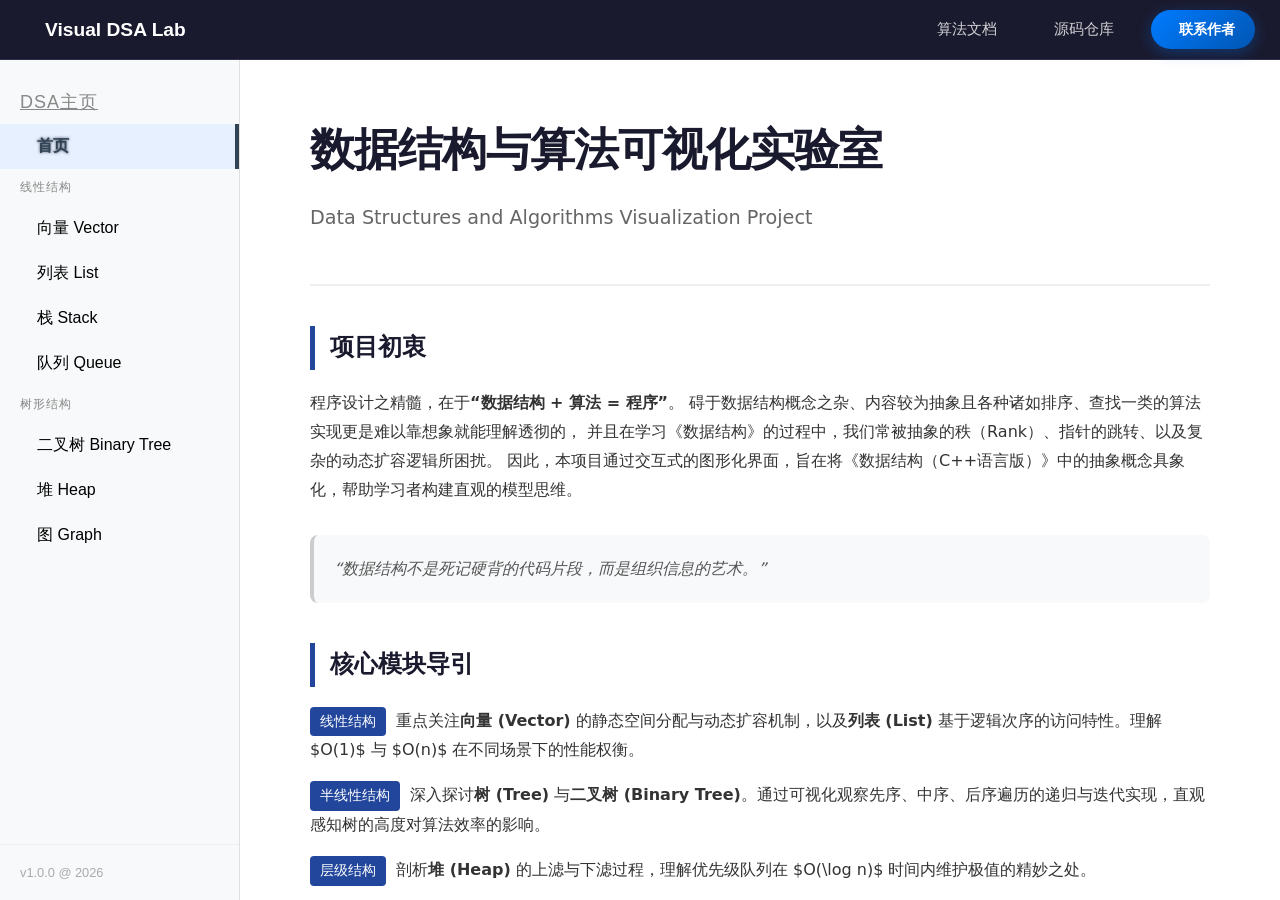
==== index.html @ 76f1ed82 "Add files via upload" ====
<!DOCTYPE html>
<html lang="zh-CN">
<head>
    <meta charset="UTF-8">
    <meta name="主页_dsa" content="width=device-width, initial-scale=1.0">
    <title>DSA主页</title>
    <link rel="stylesheet" type="text/css" href="index.css">
</head>
<body>
    <header class="top-navbar">
        <div class="logo">
            <i class="fas fa-code-branch"></i>
            <span>Visual DSA Lab</span>
        </div>
        <div class="top-menu">
            <a href="./pages/docs.html" class="menu-item">
                <i class="fas fa-book"></i> 算法文档
            </a>
            <a href="https://github.com/yzk258" target="_blank" class="menu-item">
                <i class="fab fa-github"></i> 源码仓库
            </a>
            <button class="btn-contact">
                <i class="fas fa-envelope"></i> 联系作者
            </button>
        </div>
    </header>

    <div class="container">
        <aside class="side-sidebar">
            <ul class="nav-menu">
                <li class="section-title" style="font-size: large; text-decoration: underline;">DSA主页</li>
                <li class="active" data-page="./pages/home.html"><i class="fas fa-home"></i> 首页</li>
                
                <li class="section-title">线性结构</li>
                <li data-page="./pages/vector/vector.html"><i class="fas fa-arrows-alt-h"></i> 向量 Vector</li>
                <li data-page="./pages/list/list.html"><i class="fas fa-link"></i> 列表 List</li>
                <li data-page="./pages/stack/stack.html"><i class="fas fa-layer-group"></i> 栈 Stack</li>
                <li data-page="./pages/queue/queue.html"><i class="fas fa-layer-group"></i> 队列 Queue</li>
                
                <li class="section-title">树形结构</li>
                <li data-page="./pages/binary-tree/binary-tree.html"><i class="fas fa-tree"></i> 二叉树 Binary Tree</li>
                <li data-page="./pages/heap/heap.html"><i class="fas fa-project-diagram"></i> 堆 Heap</li>
                <li data-page="./pages/graph/graph.html"><i class="fas fa-project-graph"></i> 图 Graph</li>

            </ul>
            
            <div class="sidebar-footer">
                <p>v1.0.0 @ 2026</p>
            </div>
        </aside>

        <main class="main-content">
            <div id="visualizer-container">
                <iframe id="main-frame" src="./pages/home.html" frameborder="0"></iframe>
            </div>
        </main>
    </div>

    <script src="index.js"></script>
</body>
</html>
---- index.css ----
/* 基础重置 */
* {
    margin: 0;
    padding: 0;
    box-sizing: border-box;
}

body {
    font-family: 'Segoe UI', Tahoma, Geneva, Verdana, sans-serif;
    display: flex;
    flex-direction: column;
    height: 100vh; /* 视口全高 */
    overflow: hidden; /* 防止外层滚动，内部局部滚动 */
}

/* 顶部导航栏 */
.top-navbar {
    height: 60px;
    background-color: #1a1a2e;
    color: white;
    display: flex;
    justify-content: space-between;
    align-items: center;
    padding: 0 25px;
    z-index: 100;
    border-bottom: 1px solid #30304d;
}

.logo {
    font-size: 1.2rem;
    font-weight: bold;
    display: flex;
    align-items: center;
    gap: 10px;
}

/* 内容容器 */
.container {
    display: flex;
    flex: 1; /* 占据剩余高度 */
}

/* 侧边导航栏 - 全高实现关键 */
.side-sidebar {
    width: 240px;
    background-color: #f8f9fa;
    border-right: 1px solid #e0e0e0;
    display: flex;
    flex-direction: column;
    justify-content: space-between;
}

.nav-menu {
    list-style: none;
    padding: 20px 0;
}

.section-title {
    padding: 10px 20px;
    font-size: 0.75rem;
    color: #888;
    text-transform: uppercase;
    letter-spacing: 1px;
}

.nav-menu li:not(.section-title) {
    padding: 12px 25px;
    cursor: pointer;
    transition: all 0.3s;
    display: flex;
    align-items: center;
    gap: 12px;
}

.nav-menu li.active {
    background-color: #e7f0ff;
    color: #314255;
    font-weight: bolder;
    text-shadow: 0 0 3px #2d3b49;
    border-right: 4px solid #314255;
}

.nav-menu li:hover:not(.active) {
    background-color: #eeeeee;
}

/* 主展示区 */
.main-content {
    flex: 1;
    background-color: #ffffff;
    padding: 20px;
    overflow-y: auto; /* 内容过多时在主区滚动 */
}

#visualizer-canvas {
    width: 100%;
    height: 100%;
    background: #fdfdfd;
    border: 2px dashed #ccc;
    border-radius: 8px;
    display: flex;
    justify-content: center;
    align-items: center;
}

.sidebar-footer {
    padding: 20px;
    font-size: 0.8rem;
    color: #aaa;
    border-top: 1px solid #eee;
}
.main-content {
    flex: 1;
    padding: 0; /* 嵌入页面建议去掉 padding，让子页面控制边距 */
    overflow: hidden;
}

#visualizer-container {
    width: 100%;
    height: 100%;
}

#main-frame {
    width: 100%;
    height: 100%;
    display: block;
    border: none;
}

/* 顶部菜单容器 */
.top-menu {
    display: flex;
    align-items: center;
    gap: 25px; /* 增加间距 */
}

/* 链接样式优化 */
.menu-item {
    color: rgba(255, 255, 255, 0.8);
    text-decoration: none;
    font-size: 0.95rem;
    font-weight: 500;
    display: flex;
    align-items: center;
    gap: 8px;
    transition: all 0.3s ease;
    padding: 8px 12px;
    border-radius: 6px;
}

/* 悬浮时变亮并有轻微背景色 */
.menu-item:hover {
    color: #fff;
    background: rgba(255, 255, 255, 0.1);
    transform: translateY(-1px);
}

/* “联系作者”按钮重做 */
.btn-contact {
    background: linear-gradient(135deg, #007bff 0%, #0056b3 100%);
    color: white;
    border: none;
    padding: 10px 20px;
    border-radius: 25px; /* 圆角矩形更现代 */
    font-size: 0.9rem;
    font-weight: 600;
    cursor: pointer;
    transition: all 0.3s shadow;
    box-shadow: 0 4px 15px rgba(0, 123, 255, 0.3);
    display: flex;
    align-items: center;
    gap: 8px;
}

.btn-contact:hover {
    box-shadow: 0 6px 20px rgba(0, 123, 255, 0.5);
    transform: scale(1.05);
    transition: 0.5s;
}

.btn-contact:active {
    transform: scale(0.98);
}
.logo i {
    color: #007bff;
    margin-right: 10px;
    font-size: 1.4rem;
    /* 增加一个持续的呼吸效果 */
    animation: logo-glow 2s infinite alternate;
}

@keyframes logo-glow {
    from { filter: drop-shadow(0 0 2px #007bff); }
    to { filter: drop-shadow(0 0 8px #007bff); }
}
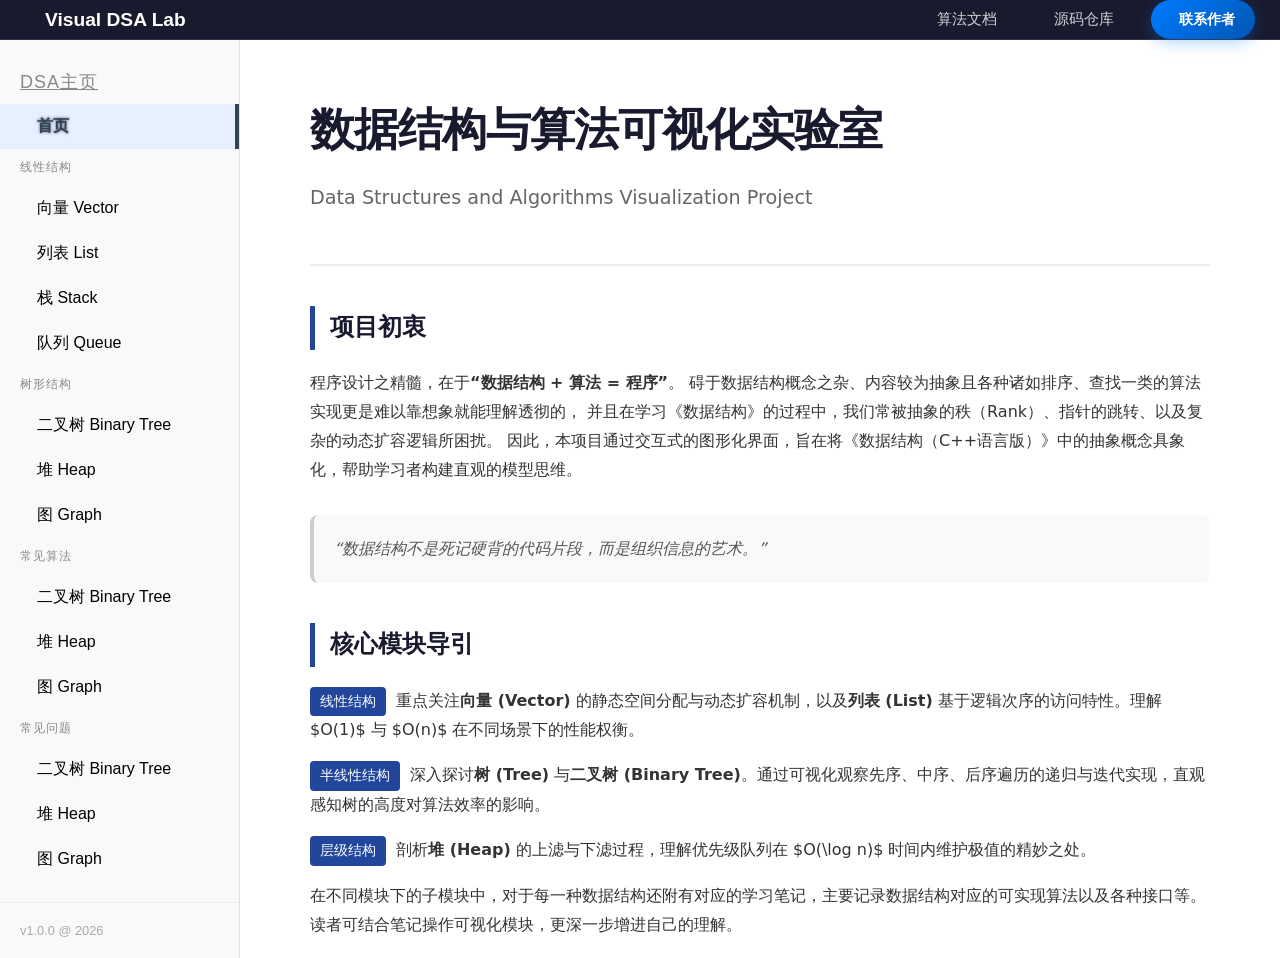
==== commit bc77b934: "111" ====
--- a/index.html
+++ b/index.html
@@ -1,61 +1,70 @@
-<!DOCTYPE html>
-<html lang="zh-CN">
-<head>
-    <meta charset="UTF-8">
-    <meta name="主页_dsa" content="width=device-width, initial-scale=1.0">
-    <title>DSA主页</title>
-    <link rel="stylesheet" type="text/css" href="index.css">
-</head>
-<body>
-    <header class="top-navbar">
-        <div class="logo">
-            <i class="fas fa-code-branch"></i>
-            <span>Visual DSA Lab</span>
-        </div>
-        <div class="top-menu">
-            <a href="./pages/docs.html" class="menu-item">
-                <i class="fas fa-book"></i> 算法文档
-            </a>
-            <a href="https://github.com/yzk258" target="_blank" class="menu-item">
-                <i class="fab fa-github"></i> 源码仓库
-            </a>
-            <button class="btn-contact">
-                <i class="fas fa-envelope"></i> 联系作者
-            </button>
-        </div>
-    </header>
-
-    <div class="container">
-        <aside class="side-sidebar">
-            <ul class="nav-menu">
-                <li class="section-title" style="font-size: large; text-decoration: underline;">DSA主页</li>
-                <li class="active" data-page="./pages/home.html"><i class="fas fa-home"></i> 首页</li>
-                
-                <li class="section-title">线性结构</li>
-                <li data-page="./pages/vector/vector.html"><i class="fas fa-arrows-alt-h"></i> 向量 Vector</li>
-                <li data-page="./pages/list/list.html"><i class="fas fa-link"></i> 列表 List</li>
-                <li data-page="./pages/stack/stack.html"><i class="fas fa-layer-group"></i> 栈 Stack</li>
-                <li data-page="./pages/queue/queue.html"><i class="fas fa-layer-group"></i> 队列 Queue</li>
-                
-                <li class="section-title">树形结构</li>
-                <li data-page="./pages/binary-tree/binary-tree.html"><i class="fas fa-tree"></i> 二叉树 Binary Tree</li>
-                <li data-page="./pages/heap/heap.html"><i class="fas fa-project-diagram"></i> 堆 Heap</li>
-                <li data-page="./pages/graph/graph.html"><i class="fas fa-project-graph"></i> 图 Graph</li>
-
-            </ul>
-            
-            <div class="sidebar-footer">
-                <p>v1.0.0 @ 2026</p>
-            </div>
-        </aside>
-
-        <main class="main-content">
-            <div id="visualizer-container">
-                <iframe id="main-frame" src="./pages/home.html" frameborder="0"></iframe>
-            </div>
-        </main>
-    </div>
-
-    <script src="index.js"></script>
-</body>
+<!DOCTYPE html>
+<html lang="zh-CN">
+<head>
+    <meta charset="UTF-8">
+    <meta name="主页_dsa" content="width=device-width, initial-scale=1.0">
+    <title>DSA主页</title>
+    <link rel="stylesheet" type="text/css" href="index.css">
+</head>
+<body>
+    <header class="top-navbar">
+        <div class="logo">
+            <i class="fas fa-code-branch"></i>
+            <span>Visual DSA Lab</span>
+        </div>
+        <div class="top-menu">
+            <a href="./pages/docs.html" class="menu-item">
+                <i class="fas fa-book"></i> 算法文档
+            </a>
+            <a href="https://github.com/Yzk258/visual_DSA" target="_blank" class="menu-item">
+                <i class="fab fa-github"></i> 源码仓库
+            </a>
+            <button href="https://github.com/Yzk258" target="_blank" class="btn-contact">
+                <i class="fas fa-envelope"></i> 联系作者
+            </button>
+        </div>
+    </header>
+
+    <div class="container">
+        <aside class="side-sidebar">
+            <ul class="nav-menu">
+                <li class="section-title" style="font-size: large; text-decoration: underline;">DSA主页</li>
+                <li class="active" data-page="./pages/home.html"><i class="fas fa-home"></i> 首页</li>
+                
+                <li class="section-title">线性结构</li>
+                <li data-page="./pages/vector/vector.html"><i class="fas fa-arrows-alt-h"></i> 向量 Vector</li>
+                <li data-page="./pages/list/list.html"><i class="fas fa-link"></i> 列表 List</li>
+                <li data-page="./pages/stack/stack.html"><i class="fas fa-layer-group"></i> 栈 Stack</li>
+                <li data-page="./pages/queue/queue.html"><i class="fas fa-layer-group"></i> 队列 Queue</li>
+                
+                <li class="section-title">树形结构</li>
+                <li data-page="./pages/binary-tree/binary-tree.html"><i class="fas fa-tree"></i> 二叉树 Binary Tree</li>
+                <li data-page="./pages/heap/heap.html"><i class="fas fa-project-diagram"></i> 堆 Heap</li>
+                <li data-page="./pages/graph/graph.html"><i class="fas fa-project-graph"></i> 图 Graph</li>
+
+                <li class="section-title">常见算法</li>
+                <li data-page="./pages/binary-tree/binary-tree.html"><i class="fas fa-tree"></i> 二叉树 Binary Tree</li>
+                <li data-page="./pages/heap/heap.html"><i class="fas fa-project-diagram"></i> 堆 Heap</li>
+                <li data-page="./pages/graph/graph.html"><i class="fas fa-project-graph"></i> 图 Graph</li>
+
+                <li class="section-title">常见问题</li>
+                <li data-page="./pages/binary-tree/binary-tree.html"><i class="fas fa-tree"></i> 二叉树 Binary Tree</li>
+                <li data-page="./pages/heap/heap.html"><i class="fas fa-project-diagram"></i> 堆 Heap</li>
+                <li data-page="./pages/graph/graph.html"><i class="fas fa-project-graph"></i> 图 Graph</li>
+            </ul>
+            
+            <div class="sidebar-footer">
+                <p>v1.0.0 @ 2026</p>
+            </div>
+        </aside>
+
+        <main class="main-content">
+            <div id="visualizer-container">
+                <iframe id="main-frame" src="./pages/home.html" frameborder="0"></iframe>
+            </div>
+        </main>
+    </div>
+
+    <script src="index.js"></script>
+</body>
 </html>
--- a/index.css
+++ b/index.css
@@ -1,195 +1,195 @@
-/* 基础重置 */
-* {
-    margin: 0;
-    padding: 0;
-    box-sizing: border-box;
-}
-
-body {
-    font-family: 'Segoe UI', Tahoma, Geneva, Verdana, sans-serif;
-    display: flex;
-    flex-direction: column;
-    height: 100vh; /* 视口全高 */
-    overflow: hidden; /* 防止外层滚动，内部局部滚动 */
-}
-
-/* 顶部导航栏 */
-.top-navbar {
-    height: 60px;
-    background-color: #1a1a2e;
-    color: white;
-    display: flex;
-    justify-content: space-between;
-    align-items: center;
-    padding: 0 25px;
-    z-index: 100;
-    border-bottom: 1px solid #30304d;
-}
-
-.logo {
-    font-size: 1.2rem;
-    font-weight: bold;
-    display: flex;
-    align-items: center;
-    gap: 10px;
-}
-
-/* 内容容器 */
-.container {
-    display: flex;
-    flex: 1; /* 占据剩余高度 */
-}
-
-/* 侧边导航栏 - 全高实现关键 */
-.side-sidebar {
-    width: 240px;
-    background-color: #f8f9fa;
-    border-right: 1px solid #e0e0e0;
-    display: flex;
-    flex-direction: column;
-    justify-content: space-between;
-}
-
-.nav-menu {
-    list-style: none;
-    padding: 20px 0;
-}
-
-.section-title {
-    padding: 10px 20px;
-    font-size: 0.75rem;
-    color: #888;
-    text-transform: uppercase;
-    letter-spacing: 1px;
-}
-
-.nav-menu li:not(.section-title) {
-    padding: 12px 25px;
-    cursor: pointer;
-    transition: all 0.3s;
-    display: flex;
-    align-items: center;
-    gap: 12px;
-}
-
-.nav-menu li.active {
-    background-color: #e7f0ff;
-    color: #314255;
-    font-weight: bolder;
-    text-shadow: 0 0 3px #2d3b49;
-    border-right: 4px solid #314255;
-}
-
-.nav-menu li:hover:not(.active) {
-    background-color: #eeeeee;
-}
-
-/* 主展示区 */
-.main-content {
-    flex: 1;
-    background-color: #ffffff;
-    padding: 20px;
-    overflow-y: auto; /* 内容过多时在主区滚动 */
-}
-
-#visualizer-canvas {
-    width: 100%;
-    height: 100%;
-    background: #fdfdfd;
-    border: 2px dashed #ccc;
-    border-radius: 8px;
-    display: flex;
-    justify-content: center;
-    align-items: center;
-}
-
-.sidebar-footer {
-    padding: 20px;
-    font-size: 0.8rem;
-    color: #aaa;
-    border-top: 1px solid #eee;
-}
-.main-content {
-    flex: 1;
-    padding: 0; /* 嵌入页面建议去掉 padding，让子页面控制边距 */
-    overflow: hidden;
-}
-
-#visualizer-container {
-    width: 100%;
-    height: 100%;
-}
-
-#main-frame {
-    width: 100%;
-    height: 100%;
-    display: block;
-    border: none;
-}
-
-/* 顶部菜单容器 */
-.top-menu {
-    display: flex;
-    align-items: center;
-    gap: 25px; /* 增加间距 */
-}
-
-/* 链接样式优化 */
-.menu-item {
-    color: rgba(255, 255, 255, 0.8);
-    text-decoration: none;
-    font-size: 0.95rem;
-    font-weight: 500;
-    display: flex;
-    align-items: center;
-    gap: 8px;
-    transition: all 0.3s ease;
-    padding: 8px 12px;
-    border-radius: 6px;
-}
-
-/* 悬浮时变亮并有轻微背景色 */
-.menu-item:hover {
-    color: #fff;
-    background: rgba(255, 255, 255, 0.1);
-    transform: translateY(-1px);
-}
-
-/* “联系作者”按钮重做 */
-.btn-contact {
-    background: linear-gradient(135deg, #007bff 0%, #0056b3 100%);
-    color: white;
-    border: none;
-    padding: 10px 20px;
-    border-radius: 25px; /* 圆角矩形更现代 */
-    font-size: 0.9rem;
-    font-weight: 600;
-    cursor: pointer;
-    transition: all 0.3s shadow;
-    box-shadow: 0 4px 15px rgba(0, 123, 255, 0.3);
-    display: flex;
-    align-items: center;
-    gap: 8px;
-}
-
-.btn-contact:hover {
-    box-shadow: 0 6px 20px rgba(0, 123, 255, 0.5);
-    transform: scale(1.05);
-    transition: 0.5s;
-}
-
-.btn-contact:active {
-    transform: scale(0.98);
-}
-.logo i {
-    color: #007bff;
-    margin-right: 10px;
-    font-size: 1.4rem;
-    /* 增加一个持续的呼吸效果 */
-    animation: logo-glow 2s infinite alternate;
-}
-
-@keyframes logo-glow {
-    from { filter: drop-shadow(0 0 2px #007bff); }
-    to { filter: drop-shadow(0 0 8px #007bff); }
+/* 基础重置 */
+* {
+    margin: 0;
+    padding: 0;
+    box-sizing: border-box;
+}
+
+body {
+    font-family: 'Segoe UI', Tahoma, Geneva, Verdana, sans-serif;
+    display: flex;
+    flex-direction: column;
+    height: 100vh; /* 视口全高 */
+    overflow: hidden; /* 防止外层滚动，内部局部滚动 */
+}
+
+/* 顶部导航栏 */
+.top-navbar {
+    height: 60px;
+    background-color: #1a1a2e;
+    color: white;
+    display: flex;
+    justify-content: space-between;
+    align-items: center;
+    padding: 0 25px;
+    z-index: 100;
+    border-bottom: 1px solid #30304d;
+}
+
+.logo {
+    font-size: 1.2rem;
+    font-weight: bold;
+    display: flex;
+    align-items: center;
+    gap: 10px;
+}
+
+/* 内容容器 */
+.container {
+    display: flex;
+    flex: 1; /* 占据剩余高度 */
+}
+
+/* 侧边导航栏 - 全高实现关键 */
+.side-sidebar {
+    width: 240px;
+    background-color: #f8f9fa;
+    border-right: 1px solid #e0e0e0;
+    display: flex;
+    flex-direction: column;
+    justify-content: space-between;
+}
+
+.nav-menu {
+    list-style: none;
+    padding: 20px 0;
+}
+
+.section-title {
+    padding: 10px 20px;
+    font-size: 0.75rem;
+    color: #888;
+    text-transform: uppercase;
+    letter-spacing: 1px;
+}
+
+.nav-menu li:not(.section-title) {
+    padding: 12px 25px;
+    cursor: pointer;
+    transition: all 0.3s;
+    display: flex;
+    align-items: center;
+    gap: 12px;
+}
+
+.nav-menu li.active {
+    background-color: #e7f0ff;
+    color: #314255;
+    font-weight: bolder;
+    text-shadow: 0 0 3px #2d3b49;
+    border-right: 4px solid #314255;
+}
+
+.nav-menu li:hover:not(.active) {
+    background-color: #eeeeee;
+}
+
+/* 主展示区 */
+.main-content {
+    flex: 1;
+    background-color: #ffffff;
+    padding: 20px;
+    overflow-y: auto; /* 内容过多时在主区滚动 */
+}
+
+#visualizer-canvas {
+    width: 100%;
+    height: 100%;
+    background: #fdfdfd;
+    border: 2px dashed #ccc;
+    border-radius: 8px;
+    display: flex;
+    justify-content: center;
+    align-items: center;
+}
+
+.sidebar-footer {
+    padding: 20px;
+    font-size: 0.8rem;
+    color: #aaa;
+    border-top: 1px solid #eee;
+}
+.main-content {
+    flex: 1;
+    padding: 0; /* 嵌入页面建议去掉 padding，让子页面控制边距 */
+    overflow: hidden;
+}
+
+#visualizer-container {
+    width: 100%;
+    height: 100%;
+}
+
+#main-frame {
+    width: 100%;
+    height: 100%;
+    display: block;
+    border: none;
+}
+
+/* 顶部菜单容器 */
+.top-menu {
+    display: flex;
+    align-items: center;
+    gap: 25px; /* 增加间距 */
+}
+
+/* 链接样式优化 */
+.menu-item {
+    color: rgba(255, 255, 255, 0.8);
+    text-decoration: none;
+    font-size: 0.95rem;
+    font-weight: 500;
+    display: flex;
+    align-items: center;
+    gap: 8px;
+    transition: all 0.3s ease;
+    padding: 8px 12px;
+    border-radius: 6px;
+}
+
+/* 悬浮时变亮并有轻微背景色 */
+.menu-item:hover {
+    color: #fff;
+    background: rgba(255, 255, 255, 0.1);
+    transform: translateY(-1px);
+}
+
+/* “联系作者”按钮重做 */
+.btn-contact {
+    background: linear-gradient(135deg, #007bff 0%, #0056b3 100%);
+    color: white;
+    border: none;
+    padding: 10px 20px;
+    border-radius: 25px; /* 圆角矩形更现代 */
+    font-size: 0.9rem;
+    font-weight: 600;
+    cursor: pointer;
+    transition: all 0.3s shadow;
+    box-shadow: 0 4px 15px rgba(0, 123, 255, 0.3);
+    display: flex;
+    align-items: center;
+    gap: 8px;
+}
+
+.btn-contact:hover {
+    box-shadow: 0 6px 20px rgba(0, 123, 255, 0.5);
+    transform: scale(1.05);
+    transition: 0.5s;
+}
+
+.btn-contact:active {
+    transform: scale(0.98);
+}
+.logo i {
+    color: #007bff;
+    margin-right: 10px;
+    font-size: 1.4rem;
+    /* 增加一个持续的呼吸效果 */
+    animation: logo-glow 2s infinite alternate;
+}
+
+@keyframes logo-glow {
+    from { filter: drop-shadow(0 0 2px #007bff); }
+    to { filter: drop-shadow(0 0 8px #007bff); }
 }
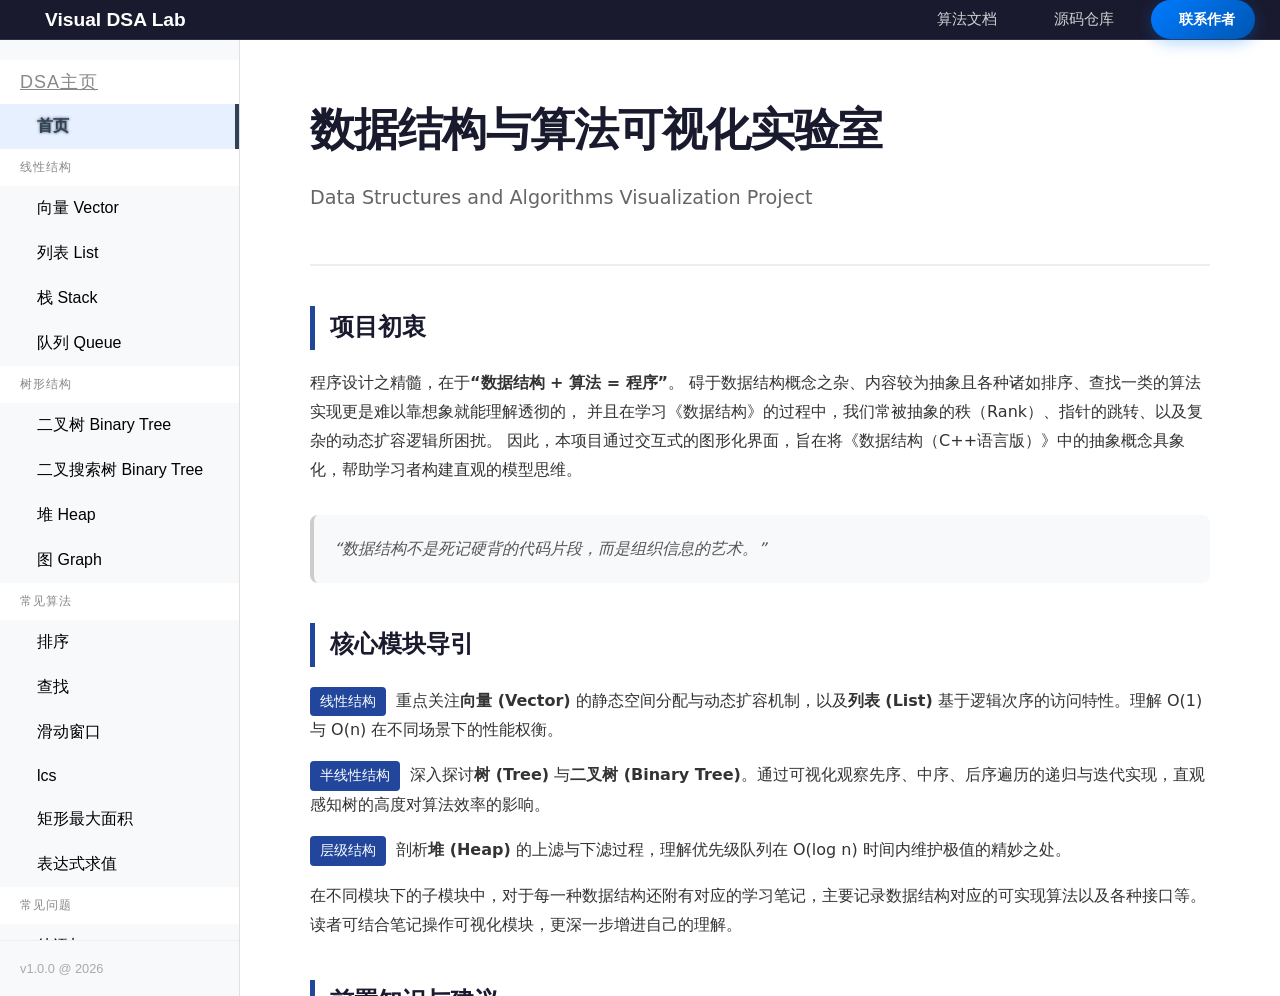
==== commit 9e46d914: "1" ====
--- a/index.html
+++ b/index.html
@@ -39,18 +39,21 @@
                 
                 <li class="section-title">树形结构</li>
                 <li data-page="./pages/binary-tree/binary-tree.html"><i class="fas fa-tree"></i> 二叉树 Binary Tree</li>
+                <li data-page="./pages/binary-tree/binary-tree.html"><i class="fas fa-tree"></i> 二叉搜索树 Binary Tree</li>
                 <li data-page="./pages/heap/heap.html"><i class="fas fa-project-diagram"></i> 堆 Heap</li>
                 <li data-page="./pages/graph/graph.html"><i class="fas fa-project-graph"></i> 图 Graph</li>
 
                 <li class="section-title">常见算法</li>
-                <li data-page="./pages/binary-tree/binary-tree.html"><i class="fas fa-tree"></i> 二叉树 Binary Tree</li>
-                <li data-page="./pages/heap/heap.html"><i class="fas fa-project-diagram"></i> 堆 Heap</li>
-                <li data-page="./pages/graph/graph.html"><i class="fas fa-project-graph"></i> 图 Graph</li>
+                <li ><i class="fas"></i> 排序</li>
+                <li ><i class="fas"></i></i> 查找</li>
+                <li ><i class="fas"></i></i> 滑动窗口</li>
+                <li ><i class="fas"></i></i> lcs</li>
+                <li ><i class="fas"></i></i> 矩形最大面积</li>
+                <li ><i class="fas"></i></i> 表达式求值</li>
+                 
 
                 <li class="section-title">常见问题</li>
-                <li data-page="./pages/binary-tree/binary-tree.html"><i class="fas fa-tree"></i> 二叉树 Binary Tree</li>
-                <li data-page="./pages/heap/heap.html"><i class="fas fa-project-diagram"></i> 堆 Heap</li>
-                <li data-page="./pages/graph/graph.html"><i class="fas fa-project-graph"></i> 图 Graph</li>
+                <li><i class="fas fa-question-circle"></i> 待添加</li>
             </ul>
             
             <div class="sidebar-footer">
--- a/index.css
+++ b/index.css
@@ -192,4 +192,229 @@
 @keyframes logo-glow {
     from { filter: drop-shadow(0 0 2px #007bff); }
     to { filter: drop-shadow(0 0 8px #007bff); }
+}
+/* 基础重置 */
+* {
+    margin: 0;
+    padding: 0;
+    box-sizing: border-box;
+}
+
+body {
+    font-family: 'Segoe UI', Tahoma, Geneva, Verdana, sans-serif;
+    display: flex;
+    flex-direction: column;
+    height: 100vh; /* 视口全高 */
+    overflow: hidden; /* 防止外层滚动，内部局部滚动 */
+}
+
+/* 顶部导航栏 */
+.top-navbar {
+    height: 60px;
+    background-color: #1a1a2e;
+    color: white;
+    display: flex;
+    justify-content: space-between;
+    align-items: center;
+    padding: 0 25px;
+    z-index: 100;
+    border-bottom: 1px solid #30304d;
+}
+
+.logo {
+    font-size: 1.2rem;
+    font-weight: bold;
+    display: flex;
+    align-items: center;
+    gap: 10px;
+}
+
+/* 内容容器 */
+.container {
+    display: flex;
+    flex: 1; /* 占据剩余高度 */
+}
+
+/* 侧边导航栏 - 全高实现关键 */
+.side-sidebar {
+    width: 240px;
+    background-color: #f8f9fa;
+    border-right: 1px solid #e0e0e0;
+    display: flex;
+    flex-direction: column;
+    justify-content: space-between;
+}
+
+.nav-menu {
+    list-style: none;
+    padding: 20px 0;
+    /* 设置一个固定高度，或者根据屏幕高度计算 */
+    height: 100vh;           /* 占满屏幕高度 */
+    overflow-y: auto;        /* 内容超出时自动显示垂直滚动条 */
+    overflow-x: hidden;      /* 隐藏水平滚动条，防止布局抖动 */
+    
+    /* 建议加上一些内边距，防止滚动条遮挡文字 */
+    padding-bottom: 50px;
+}
+/* 自定义滚动条整体 */
+.nav-menu::-webkit-scrollbar {
+    width: 6px;               /* 滚动条宽度 */
+}
+
+/* 滚动条轨道 */
+.nav-menu::-webkit-scrollbar-track {
+    background: rgba(0, 0, 0, 0.05); 
+}
+
+/* 滚动条滑块（那个可以拖动的小方块） */
+.nav-menu::-webkit-scrollbar-thumb {
+    background: #888;         /* 滑块颜色 */
+    border-radius: 10px;      /* 圆角 */
+}
+
+/* 滑块悬停时的颜色 */
+.nav-menu::-webkit-scrollbar-thumb:hover {
+    background: #555; 
+}
+.section-title {
+    padding: 10px 20px;
+    font-size: 0.75rem;
+    color: #888;
+    text-transform: uppercase;
+    letter-spacing: 1px;
+    position: sticky;
+    top: 0;
+    background-color: #fff; /* 必须设置背景色，否则文字会重叠 */
+    z-index: 10;
+}
+
+.nav-menu li:not(.section-title) {
+    padding: 12px 25px;
+    cursor: pointer;
+    transition: all 0.3s;
+    display: flex;
+    align-items: center;
+    gap: 12px;
+}
+
+.nav-menu li.active {
+    background-color: #e7f0ff;
+    color: #314255;
+    font-weight: bolder;
+    text-shadow: 0 0 3px #2d3b49;
+    border-right: 4px solid #314255;
+}
+
+.nav-menu li:hover:not(.active) {
+    background-color: #eeeeee;
+}
+
+/* 主展示区 */
+.main-content {
+    flex: 1;
+    background-color: #ffffff;
+    padding: 20px;
+    overflow-y: auto; /* 内容过多时在主区滚动 */
+}
+
+#visualizer-canvas {
+    width: 100%;
+    height: 100%;
+    background: #fdfdfd;
+    border: 2px dashed #ccc;
+    border-radius: 8px;
+    display: flex;
+    justify-content: center;
+    align-items: center;
+}
+
+.sidebar-footer {
+    padding: 20px;
+    font-size: 0.8rem;
+    color: #aaa;
+    border-top: 1px solid #eee;
+}
+.main-content {
+    flex: 1;
+    padding: 0; /* 嵌入页面建议去掉 padding，让子页面控制边距 */
+    overflow: hidden;
+}
+
+#visualizer-container {
+    width: 100%;
+    height: 100%;
+}
+
+#main-frame {
+    width: 100%;
+    height: 100%;
+    display: block;
+    border: none;
+}
+
+/* 顶部菜单容器 */
+.top-menu {
+    display: flex;
+    align-items: center;
+    gap: 25px; /* 增加间距 */
+}
+
+/* 链接样式优化 */
+.menu-item {
+    color: rgba(255, 255, 255, 0.8);
+    text-decoration: none;
+    font-size: 0.95rem;
+    font-weight: 500;
+    display: flex;
+    align-items: center;
+    gap: 8px;
+    transition: all 0.3s ease;
+    padding: 8px 12px;
+    border-radius: 6px;
+}
+
+/* 悬浮时变亮并有轻微背景色 */
+.menu-item:hover {
+    color: #fff;
+    background: rgba(255, 255, 255, 0.1);
+    transform: translateY(-1px);
+}
+
+/* “联系作者”按钮重做 */
+.btn-contact {
+    background: linear-gradient(135deg, #007bff 0%, #0056b3 100%);
+    color: white;
+    border: none;
+    padding: 10px 20px;
+    border-radius: 25px; /* 圆角矩形更现代 */
+    font-size: 0.9rem;
+    font-weight: 600;
+    cursor: pointer;
+    transition: all 0.3s shadow;
+    box-shadow: 0 4px 15px rgba(0, 123, 255, 0.3);
+    display: flex;
+    align-items: center;
+    gap: 8px;
+}
+
+.btn-contact:hover {
+    box-shadow: 0 6px 20px rgba(0, 123, 255, 0.5);
+    transform: scale(1.05);
+    transition: 0.5s;
+}
+
+.btn-contact:active {
+    transform: scale(0.98);
+}
+.logo i {
+    color: #007bff;
+    margin-right: 10px;
+    font-size: 1.4rem;
+    /* 增加一个持续的呼吸效果 */
+    animation: logo-glow 2s infinite alternate;
+}
+
+@keyframes logo-glow {
+    from { filter: drop-shadow(0 0 2px #007bff); }
+    to { filter: drop-shadow(0 0 8px #007bff); }
 }
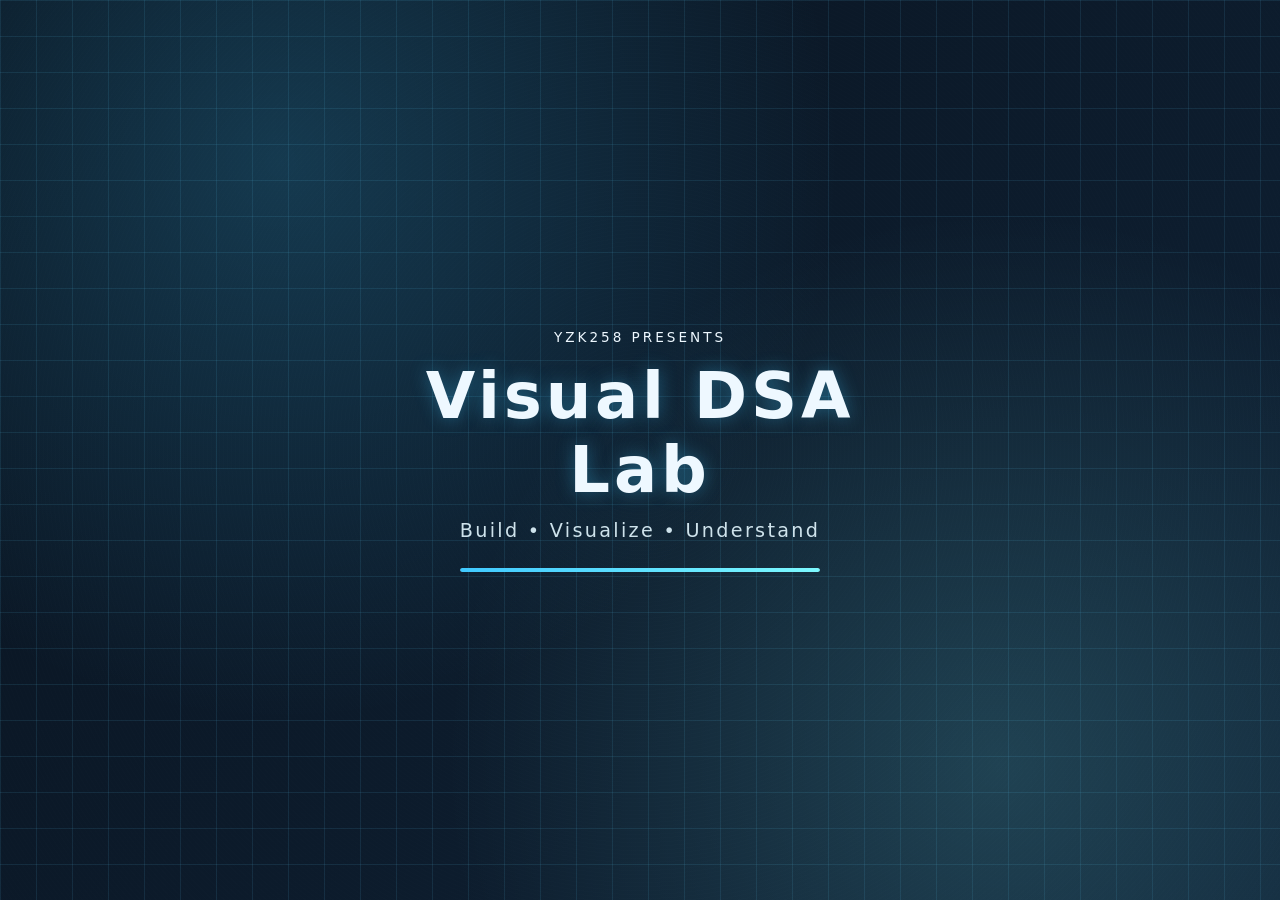
==== commit 4fe576b9: "大版本更新" ====
--- a/index.html
+++ b/index.html
@@ -2,34 +2,79 @@
 <html lang="zh-CN">
 <head>
     <meta charset="UTF-8">
-    <meta name="主页_dsa" content="width=device-width, initial-scale=1.0">
+    <meta name="viewport" content="width=device-width, initial-scale=1.0">
     <title>DSA主页</title>
+    <link rel="stylesheet" href="https://cdnjs.cloudflare.com/ajax/libs/font-awesome/6.0.0/css/all.min.css">
     <link rel="stylesheet" type="text/css" href="index.css">
 </head>
 <body>
+    <div class="page-aurora" aria-hidden="true"></div>
+    <div class="page-grid-bg" aria-hidden="true"></div>
+    <div class="page-orbs" aria-hidden="true">
+        <span class="orb orb-a"></span>
+        <span class="orb orb-b"></span>
+        <span class="orb orb-c"></span>
+    </div>
+
+    <div id="intro-overlay" aria-hidden="false">
+        <div class="intro-grid"></div>
+        <div class="intro-noise"></div>
+        <div class="intro-content">
+            <p class="intro-tag">Yzk258 presents</p>
+            <h1 class="intro-title">Visual DSA Lab</h1>
+            <p class="intro-subtitle">Build • Visualize • Understand</p>
+            <div class="intro-progress" role="presentation">
+                <span class="intro-progress-bar"></span>
+            </div>
+        </div>
+    </div>
+
     <header class="top-navbar">
-        <div class="logo">
-            <i class="fas fa-code-branch"></i>
-            <span>Visual DSA Lab</span>
-        </div>
+        <div class="brand-group">
+            <div class="logo">
+                <i class="fas fa-code-branch"></i>
+                <span>Visual DSA Lab</span>
+            </div>
+            <p class="brand-subtitle">Data Structures Playground</p>
+        </div>
+
+        <div class="top-meta">
+            <span class="meta-pill"><i class="fas fa-signal"></i> Playground Online</span>
+            <span class="meta-pill" id="today-date"><i class="far fa-calendar"></i> --</span>
+        </div>
+
         <div class="top-menu">
+            <label class="theme-switch" for="theme-select">主题</label>
+            <select id="theme-select" class="theme-select" aria-label="主题切换">
+                <option value="ocean">Ocean</option>
+                <option value="graphite">Graphite</option>
+                <option value="sand">Sand</option>
+            </select>
             <a href="./pages/docs.html" class="menu-item">
-                <i class="fas fa-book"></i> 算法文档
+                <i class="fas fa-book"></i> 文档
             </a>
             <a href="https://github.com/Yzk258/visual_DSA" target="_blank" class="menu-item">
-                <i class="fab fa-github"></i> 源码仓库
-            </a>
-            <button href="https://github.com/Yzk258" target="_blank" class="btn-contact">
+                <i class="fab fa-github"></i> 仓库
+            </a>
+            <a href="./pages/home.html" class="menu-item" data-page="./pages/home.html">
+                <i class="fas fa-map-signs"></i> 导览
+            </a>
+            <a href="https://github.com/Yzk258" target="_blank" class="btn-contact">
                 <i class="fas fa-envelope"></i> 联系作者
-            </button>
+            </a>
         </div>
     </header>
 
     <div class="container">
         <aside class="side-sidebar">
+            <div class="sidebar-head-card">
+                <h2>欢迎来到 DSA 实验台</h2>
+                <p>从线性结构到图算法，随点随看，边学边跑。</p>
+            </div>
+
             <ul class="nav-menu">
-                <li class="section-title" style="font-size: large; text-decoration: underline;">DSA主页</li>
-                <li class="active" data-page="./pages/home.html"><i class="fas fa-home"></i> 首页</li>
+                <li class="section-title">总览</li>
+                <li data-page="./pages/home.html"><i class="fas fa-map-signs"></i> 导览 <span class="item-badge">NEW</span></li>
                 
                 <li class="section-title">线性结构</li>
                 <li data-page="./pages/vector/vector.html"><i class="fas fa-arrows-alt-h"></i> 向量 Vector</li>
@@ -44,27 +89,125 @@
                 <li data-page="./pages/graph/graph.html"><i class="fas fa-project-graph"></i> 图 Graph</li>
 
                 <li class="section-title">常见算法</li>
-                <li ><i class="fas"></i> 排序</li>
-                <li ><i class="fas"></i></i> 查找</li>
-                <li ><i class="fas"></i></i> 滑动窗口</li>
-                <li ><i class="fas"></i></i> lcs</li>
-                <li ><i class="fas"></i></i> 矩形最大面积</li>
-                <li ><i class="fas"></i></i> 表达式求值</li>
+                <li data-page="./pages/algorithms/sorting.html"><i class="fas fa-sort"></i> 排序</li>
+                <li data-page="./pages/algorithms/search.html"><i class="fas fa-search"></i> 查找</li>
+                <li data-page="./pages/algorithms/sliding-window.html"><i class="fas fa-window-maximize"></i> 滑动窗口</li>
+                <li data-page="./pages/algorithms/lcs.html"><i class="fas fa-code-branch"></i> LCS</li>
+                <li data-page="./pages/algorithms/max-rectangle.html"><i class="fas fa-border-all"></i> 矩形最大面积</li>
+                <li data-page="./pages/algorithms/expression-eval.html"><i class="fas fa-square-root-variable"></i> 表达式求值</li>
                  
 
                 <li class="section-title">常见问题</li>
-                <li><i class="fas fa-question-circle"></i> 待添加</li>
+                <li><i class="fas fa-question-circle"></i> 待添加 <span class="item-badge mute">SOON</span></li>
             </ul>
             
             <div class="sidebar-footer">
-                <p>v1.0.0 @ 2026</p>
+                <p>Visual DSA Lab v1.1.0</p>
+                <p>Made for interactive learning</p>
             </div>
         </aside>
 
         <main class="main-content">
-            <div id="visualizer-container">
-                <iframe id="main-frame" src="./pages/home.html" frameborder="0"></iframe>
-            </div>
+            <section class="landing-panel">
+                <div class="landing-hero">
+                    <div class="landing-copy">
+                        <p class="landing-kicker">Standalone Navigation</p>
+                        <h2>从这里进入整个 DSA 实验台</h2>
+                        <p>
+                            主页不再承载子页面内容，而是作为一个更清晰的导览入口。你可以按结构、按算法、按专题直接跳转到独立页面。
+                        </p>
+                        <div class="landing-actions">
+                            <a href="./pages/home.html" class="landing-action primary">
+                                <i class="fas fa-map-signs"></i> 打开导览页
+                            </a>
+                            <a href="./pages/vector/vector.html" class="landing-action">
+                                <i class="fas fa-play"></i> 从 Vector 开始
+                            </a>
+                        </div>
+                    </div>
+
+                    <div class="landing-highlights" aria-label="页面特性">
+                        <div class="highlight-chip">
+                            <span>Direct</span>
+                            <strong>跳转式导航</strong>
+                        </div>
+                        <div class="highlight-chip">
+                            <span>Theme</span>
+                            <strong>三套主题同步</strong>
+                        </div>
+                        <div class="highlight-chip">
+                            <span>Motion</span>
+                            <strong>开场动画独立控制</strong>
+                        </div>
+                        <div class="highlight-chip">
+                            <span>Return</span>
+                            <strong>子页一键返回</strong>
+                        </div>
+                    </div>
+                </div>
+
+                <div class="landing-stats" aria-label="实验台概览">
+                    <article class="stat-card accent-a">
+                        <span class="stat-label">线性结构</span>
+                        <strong>Vector / List / Stack / Queue</strong>
+                        <p>适合先建立数组、链表和栈队列的统一认知。</p>
+                    </article>
+                    <article class="stat-card accent-b">
+                        <span class="stat-label">树与图</span>
+                        <strong>Binary Tree / Heap / Graph</strong>
+                        <p>从层次结构到关系网络，关注节点连接与遍历策略。</p>
+                    </article>
+                    <article class="stat-card accent-c">
+                        <span class="stat-label">算法专题</span>
+                        <strong>排序 / 查找 / DP / 滑窗</strong>
+                        <p>配合图形化说明，快速理解常见算法模式和复杂度。</p>
+                    </article>
+                </div>
+
+                <div class="landing-grid">
+                    <a href="./pages/vector/vector.html" class="landing-card">
+                        <h3>线性结构</h3>
+                        <p>先处理顺序存储，再切到链式结构和受限访问结构。</p>
+                    </a>
+                    <a href="./pages/binary-tree/binary-tree.html" class="landing-card">
+                        <h3>树与堆</h3>
+                        <p>通过遍历、上滤和图连接，建立分层与网络的思维框架。</p>
+                    </a>
+                    <a href="./pages/algorithms/sorting.html" class="landing-card">
+                        <h3>算法专题</h3>
+                        <p>排序、查找、滑窗、LCS 等专题按学习路径串联在一起。</p>
+                    </a>
+                    <a href="./pages/home.html" class="landing-card">
+                        <h3>项目导览</h3>
+                        <p>先看总览，再按模块进入，适合快速熟悉整个项目结构。</p>
+                    </a>
+                </div>
+
+                <div class="landing-paths">
+                    <div class="path-panel">
+                        <h3>推荐路径</h3>
+                        <ol>
+                            <li>从导览页了解模块分布</li>
+                            <li>按线性结构完成基础认知</li>
+                            <li>进入树、堆、图理解层级关系</li>
+                            <li>最后回到算法专题做串联复盘</li>
+                        </ol>
+                    </div>
+                    <div class="path-panel path-panel--soft">
+                        <h3>本页说明</h3>
+                        <p>
+                            当前首页只保留入口、摘要和学习建议，不再嵌入任何子页面，避免视觉信息过载。
+                        </p>
+                    </div>
+                </div>
+
+                <div class="landing-footer">
+                    <p>建议先从导览页建立整体认知，再按结构分类逐步进入具体页面。</p>
+                    <a href="./pages/docs.html" class="landing-footer-link">
+                        <i class="fas fa-book"></i> 阅读文档
+                    </a>
+                </div>
+            </section>
         </main>
     </div>
 
--- a/index.css
+++ b/index.css
@@ -1,420 +1,1255 @@
-/* 基础重置 */
 * {
     margin: 0;
     padding: 0;
     box-sizing: border-box;
 }
 
+:root {
+    --shell-font: 'Segoe UI', 'PingFang SC', system-ui, sans-serif;
+
+    --shell-bg: #ebf3fa;
+    --shell-bg-2: #dbeaf8;
+    --shell-content-bg: #fefefe;
+
+    --shell-header-bg: rgba(11, 26, 46, 0.62);
+    --shell-header-border: rgba(126, 169, 216, 0.34);
+    --shell-header-text: #edf5ff;
+    --shell-link: rgba(237, 245, 255, 0.84);
+    --shell-link-hover-bg: rgba(255, 255, 255, 0.12);
+
+    --shell-sidebar-bg: rgba(248, 252, 255, 0.54);
+    --shell-sidebar-border: rgba(171, 198, 226, 0.6);
+    --shell-section-title: #7690a8;
+    --shell-item-hover: #ebf3fc;
+    --shell-active-bg: #d9e9ff;
+    --shell-active-text: #1d4b78;
+    --shell-active-border: #2f7fd3;
+    --shell-footer: #809ab2;
+
+    --shell-primary: #2f7fd3;
+    --shell-primary-strong: #1f5f9f;
+    --shell-scrollbar: #8ea6bc;
+
+    --shell-shadow-soft: 0 12px 34px rgba(18, 52, 82, 0.2);
+    --shell-shadow-card: 0 18px 42px rgba(14, 42, 68, 0.2);
+}
+
+html[data-theme='graphite'] {
+    --shell-bg: #121920;
+    --shell-bg-2: #0d141b;
+    --shell-content-bg: #1c242d;
+
+    --shell-header-bg: rgba(8, 11, 14, 0.64);
+    --shell-header-border: rgba(99, 130, 161, 0.38);
+    --shell-header-text: #e8f0f8;
+    --shell-link: rgba(232, 240, 248, 0.82);
+    --shell-link-hover-bg: rgba(255, 255, 255, 0.1);
+
+    --shell-sidebar-bg: rgba(24, 34, 45, 0.56);
+    --shell-sidebar-border: rgba(93, 123, 152, 0.64);
+    --shell-section-title: #96a9be;
+    --shell-item-hover: #273544;
+    --shell-active-bg: #273b51;
+    --shell-active-text: #a7cdf7;
+    --shell-active-border: #5ea6ff;
+    --shell-footer: #91a8bf;
+
+    --shell-primary: #5ea6ff;
+    --shell-primary-strong: #3f88e2;
+    --shell-scrollbar: #688096;
+
+    --shell-shadow-soft: 0 12px 30px rgba(0, 0, 0, 0.42);
+    --shell-shadow-card: 0 20px 46px rgba(0, 0, 0, 0.45);
+}
+
+html[data-theme='sand'] {
+    --shell-bg: #f5ecdf;
+    --shell-bg-2: #efe1cd;
+    --shell-content-bg: #fff8ef;
+
+    --shell-header-bg: rgba(78, 48, 27, 0.6);
+    --shell-header-border: rgba(201, 151, 103, 0.42);
+    --shell-header-text: #fff6ea;
+    --shell-link: rgba(255, 246, 234, 0.85);
+    --shell-link-hover-bg: rgba(255, 255, 255, 0.2);
+
+    --shell-sidebar-bg: rgba(255, 248, 236, 0.56);
+    --shell-sidebar-border: rgba(208, 176, 142, 0.66);
+    --shell-section-title: #8f6f4d;
+    --shell-item-hover: #f8ecdc;
+    --shell-active-bg: #f2dfc0;
+    --shell-active-text: #754725;
+    --shell-active-border: #bc6b1e;
+    --shell-footer: #9d7f5e;
+
+    --shell-primary: #bc6b1e;
+    --shell-primary-strong: #974f10;
+    --shell-scrollbar: #b99b79;
+
+    --shell-shadow-soft: 0 12px 32px rgba(91, 60, 28, 0.22);
+    --shell-shadow-card: 0 18px 42px rgba(93, 66, 29, 0.28);
+}
+
 body {
-    font-family: 'Segoe UI', Tahoma, Geneva, Verdana, sans-serif;
+    font-family: var(--shell-font);
     display: flex;
     flex-direction: column;
-    height: 100vh; /* 视口全高 */
-    overflow: hidden; /* 防止外层滚动，内部局部滚动 */
-}
-
-/* 顶部导航栏 */
+    height: 100vh;
+    overflow: hidden;
+    color: var(--shell-header-text);
+    background:
+        radial-gradient(circle at 10% 16%, color-mix(in srgb, var(--shell-primary) 14%, transparent) 0%, transparent 44%),
+        radial-gradient(circle at 82% 90%, color-mix(in srgb, var(--shell-primary) 10%, transparent) 0%, transparent 48%),
+        linear-gradient(150deg, var(--shell-bg), var(--shell-bg-2));
+}
+
+.page-aurora {
+    position: fixed;
+    inset: 0;
+    z-index: -1;
+    pointer-events: none;
+}
+
+.page-aurora::before,
+.page-aurora::after {
+    content: '';
+    position: absolute;
+    border-radius: 999px;
+    filter: blur(8px);
+}
+
+.page-aurora::before {
+    width: 340px;
+    height: 340px;
+    top: -80px;
+    right: 8vw;
+    background: color-mix(in srgb, var(--shell-primary) 36%, transparent);
+    opacity: 0.3;
+    animation: aurora-drift-a 14s ease-in-out infinite alternate;
+}
+
+.page-aurora::after {
+    width: 260px;
+    height: 260px;
+    left: 4vw;
+    bottom: -70px;
+    background: color-mix(in srgb, var(--shell-primary-strong) 26%, transparent);
+    opacity: 0.22;
+    animation: aurora-drift-b 16s ease-in-out infinite alternate;
+}
+
+.page-grid-bg {
+    position: fixed;
+    inset: -20% -10% 0;
+    z-index: -1;
+    pointer-events: none;
+    transform-origin: center;
+    transform: perspective(900px) rotateX(68deg) translateY(28px);
+    opacity: 0.4;
+}
+
+.page-grid-bg::before {
+    content: '';
+    position: absolute;
+    inset: 0;
+    background-image:
+        linear-gradient(color-mix(in srgb, var(--shell-primary) 18%, transparent) 1px, transparent 1px),
+        linear-gradient(90deg, color-mix(in srgb, var(--shell-primary) 16%, transparent) 1px, transparent 1px);
+    background-size: 44px 44px;
+    mask-image: linear-gradient(to top, rgba(0, 0, 0, 0.82), rgba(0, 0, 0, 0.1));
+    animation: grid-fly 10s linear infinite;
+}
+
+.page-orbs {
+    position: fixed;
+    inset: 0;
+    z-index: -1;
+    pointer-events: none;
+    overflow: hidden;
+}
+
+.click-fx-layer {
+    position: fixed;
+    inset: 0;
+    z-index: 110;
+    pointer-events: none;
+    overflow: hidden;
+}
+
+.click-fx-core,
+.click-fx-ring,
+.click-fx-particle {
+    position: absolute;
+    pointer-events: none;
+    will-change: transform, opacity;
+}
+
+.click-fx-core {
+    width: 14px;
+    height: 14px;
+    margin-left: -7px;
+    margin-top: -7px;
+    border-radius: 50%;
+    background: radial-gradient(circle, rgba(255, 255, 255, 0.98) 0%, color-mix(in srgb, var(--shell-primary) 82%, white) 42%, rgba(255, 255, 255, 0) 74%);
+    box-shadow: 0 0 16px color-mix(in srgb, var(--shell-primary) 64%, transparent);
+    animation: click-fx-core 420ms cubic-bezier(0.2, 0.7, 0.2, 1) forwards;
+}
+
+.click-fx-ring {
+    width: 36px;
+    height: 36px;
+    margin-left: -18px;
+    margin-top: -18px;
+    border-radius: 50%;
+    border: 1px solid color-mix(in srgb, var(--shell-primary) 78%, white);
+    box-shadow: 0 0 0 1px rgba(255, 255, 255, 0.08) inset;
+    animation: click-fx-ring 620ms cubic-bezier(0.16, 0.84, 0.28, 1) forwards;
+}
+
+.click-fx-particle {
+    width: var(--size, 5px);
+    height: var(--size, 5px);
+    margin-left: calc(var(--size, 5px) / -2);
+    margin-top: calc(var(--size, 5px) / -2);
+    border-radius: 999px;
+    background: linear-gradient(180deg, rgba(255, 255, 255, 0.98), color-mix(in srgb, var(--shell-primary) 72%, white));
+    filter: drop-shadow(0 0 8px color-mix(in srgb, var(--shell-primary) 52%, transparent));
+    animation: click-fx-particle 680ms cubic-bezier(0.15, 0.85, 0.25, 1) forwards;
+    animation-delay: var(--delay, 0ms);
+}
+
+.orb {
+    position: absolute;
+    border-radius: 50%;
+    filter: blur(4px);
+    mix-blend-mode: screen;
+}
+
+.orb-a {
+    width: 240px;
+    height: 240px;
+    background: color-mix(in srgb, var(--shell-primary) 42%, transparent);
+    left: -40px;
+    top: 24%;
+    animation: orb-float-a 13s ease-in-out infinite;
+}
+
+.orb-b {
+    width: 180px;
+    height: 180px;
+    background: color-mix(in srgb, var(--shell-primary-strong) 38%, transparent);
+    right: 10%;
+    top: 8%;
+    animation: orb-float-b 15s ease-in-out infinite;
+}
+
+.orb-c {
+    width: 320px;
+    height: 320px;
+    background: color-mix(in srgb, var(--shell-primary) 20%, transparent);
+    right: -60px;
+    bottom: -90px;
+    animation: orb-float-c 18s ease-in-out infinite;
+}
+
 .top-navbar {
-    height: 60px;
-    background-color: #1a1a2e;
+    min-height: 76px;
+    background-color: var(--shell-header-bg);
+    color: var(--shell-header-text);
+    display: grid;
+    grid-template-columns: auto 1fr auto;
+    gap: 16px;
+    align-items: center;
+    padding: 10px 22px;
+    border-bottom: 1px solid var(--shell-header-border);
+    backdrop-filter: blur(16px) saturate(138%);
+    -webkit-backdrop-filter: blur(16px) saturate(138%);
+    box-shadow: inset 0 1px 0 rgba(255, 255, 255, 0.14), 0 12px 24px rgba(0, 0, 0, 0.14);
+    z-index: 100;
+}
+
+.brand-group {
+    display: flex;
+    flex-direction: column;
+    gap: 4px;
+}
+
+.logo {
+    font-size: 1.2rem;
+    font-weight: 700;
+    display: flex;
+    align-items: center;
+    gap: 10px;
+    letter-spacing: 0.02em;
+}
+
+.logo i {
+    color: var(--shell-primary);
+    font-size: 1.2rem;
+    animation: logo-glow 2.2s infinite alternate;
+}
+
+.brand-subtitle {
+    font-size: 0.78rem;
+    color: color-mix(in srgb, var(--shell-header-text) 72%, transparent);
+    letter-spacing: 0.12em;
+    text-transform: uppercase;
+}
+
+.top-meta {
+    display: flex;
+    justify-content: center;
+    gap: 10px;
+    flex-wrap: wrap;
+}
+
+.meta-pill {
+    padding: 6px 10px;
+    border-radius: 999px;
+    border: 1px solid color-mix(in srgb, var(--shell-link) 45%, transparent);
+    font-size: 0.75rem;
+    color: var(--shell-link);
+    background: color-mix(in srgb, var(--shell-header-bg) 65%, white 10%);
+    display: flex;
+    gap: 6px;
+    align-items: center;
+}
+
+.top-menu {
+    display: flex;
+    align-items: center;
+    gap: 10px;
+    flex-wrap: wrap;
+    justify-content: flex-end;
+}
+
+.theme-switch {
+    font-size: 0.82rem;
+    color: var(--shell-link);
+    letter-spacing: 0.04em;
+}
+
+.theme-select {
+    height: 34px;
+    border-radius: 9px;
+    border: 1px solid color-mix(in srgb, var(--shell-link) 35%, transparent);
+    padding: 0 10px;
+    color: var(--shell-header-text);
+    background: color-mix(in srgb, var(--shell-header-bg) 65%, white 6%);
+    outline: none;
+    min-width: 104px;
+}
+
+.theme-select:focus {
+    border-color: var(--shell-primary);
+    box-shadow: 0 0 0 2px color-mix(in srgb, var(--shell-primary) 24%, transparent);
+}
+
+.menu-item {
+    color: var(--shell-link);
+    text-decoration: none;
+    font-size: 0.9rem;
+    font-weight: 500;
+    display: inline-flex;
+    align-items: center;
+    gap: 7px;
+    transition: all 0.25s ease;
+    padding: 8px 10px;
+    border-radius: 8px;
+}
+
+.menu-item:hover {
+    color: var(--shell-header-text);
+    background: var(--shell-link-hover-bg);
+    transform: translateY(-1px);
+}
+
+.btn-contact {
+    background: linear-gradient(135deg, var(--shell-primary), var(--shell-primary-strong));
     color: white;
+    border: none;
+    padding: 9px 16px;
+    border-radius: 999px;
+    font-size: 0.86rem;
+    font-weight: 600;
+    cursor: pointer;
+    box-shadow: 0 8px 20px color-mix(in srgb, var(--shell-primary) 36%, transparent);
+    display: inline-flex;
+    align-items: center;
+    gap: 7px;
+    transition: transform 0.22s ease, box-shadow 0.22s ease;
+}
+
+.btn-contact:hover {
+    box-shadow: 0 12px 24px color-mix(in srgb, var(--shell-primary) 52%, transparent);
+    transform: translateY(-1px);
+}
+
+.btn-contact:active {
+    transform: scale(0.98);
+}
+
+.container {
+    display: flex;
+    flex: 1;
+    min-height: 0;
+    padding: 14px;
+    gap: 14px;
+}
+
+.side-sidebar {
+    width: 290px;
+    border-radius: 18px;
+    background: var(--shell-sidebar-bg);
+    border: 1px solid var(--shell-sidebar-border);
+    box-shadow: var(--shell-shadow-soft);
+    display: flex;
+    flex-direction: column;
+    min-height: 0;
+    overflow: hidden;
+    backdrop-filter: blur(18px) saturate(140%);
+    -webkit-backdrop-filter: blur(18px) saturate(140%);
+    box-shadow: inset 0 1px 0 rgba(255, 255, 255, 0.24), var(--shell-shadow-soft);
+}
+
+.side-sidebar::before {
+    content: '';
+    position: absolute;
+    inset: 0;
+    pointer-events: none;
+    background: linear-gradient(165deg, rgba(255, 255, 255, 0.2), transparent 40%);
+    z-index: 0;
+}
+
+.side-sidebar > * {
+    position: relative;
+    z-index: 1;
+}
+
+.sidebar-head-card {
+    margin: 14px;
+    margin-bottom: 10px;
+    padding: 14px;
+    border-radius: 14px;
+    background: linear-gradient(
+        140deg,
+        color-mix(in srgb, var(--shell-primary) 16%, transparent),
+        color-mix(in srgb, var(--shell-sidebar-bg) 58%, white 22%)
+    );
+    border: 1px solid color-mix(in srgb, var(--shell-primary) 24%, transparent);
+    color: color-mix(in srgb, var(--shell-active-text) 82%, var(--shell-header-text) 18%);
+}
+
+.sidebar-head-card h2 {
+    font-size: 1rem;
+    margin-bottom: 8px;
+}
+
+.sidebar-head-card p {
+    font-size: 0.82rem;
+    line-height: 1.5;
+    color: color-mix(in srgb, var(--shell-active-text) 72%, transparent);
+}
+
+.nav-menu {
+    list-style: none;
+    overflow-y: auto;
+    overflow-x: hidden;
+    padding: 0 8px 8px;
+    flex: 1;
+}
+
+.nav-menu::-webkit-scrollbar {
+    width: 6px;
+}
+
+.nav-menu::-webkit-scrollbar-track {
+    background: transparent;
+}
+
+.nav-menu::-webkit-scrollbar-thumb {
+    background: var(--shell-scrollbar);
+    border-radius: 999px;
+}
+
+.section-title {
+    margin: 8px 8px 2px;
+    padding: 12px 10px 6px;
+    font-size: 0.72rem;
+    color: var(--shell-section-title);
+    text-transform: uppercase;
+    letter-spacing: 0.14em;
+    font-weight: 700;
+}
+
+.nav-menu li:not(.section-title) {
+    margin: 2px 6px;
+    padding: 11px 12px;
+    cursor: pointer;
+    transition: all 0.22s ease;
+    display: flex;
+    align-items: center;
+    gap: 10px;
+    border-radius: 10px;
+    color: color-mix(in srgb, var(--shell-active-text) 72%, #1f2c38 28%);
+    position: relative;
+}
+
+.item-badge {
+    margin-left: auto;
+    font-size: 0.64rem;
+    font-weight: 700;
+    color: #ffffff;
+    background: var(--shell-primary);
+    padding: 2px 6px;
+    border-radius: 999px;
+}
+
+.item-badge.mute {
+    background: color-mix(in srgb, var(--shell-section-title) 74%, transparent);
+}
+
+.nav-menu li.active {
+    background-color: var(--shell-active-bg);
+    color: var(--shell-active-text);
+    border: 1px solid color-mix(in srgb, var(--shell-active-border) 30%, transparent);
+}
+
+.nav-menu li.active::before {
+    content: '';
+    position: absolute;
+    left: -6px;
+    top: 9px;
+    bottom: 9px;
+    width: 3px;
+    border-radius: 999px;
+    background: var(--shell-active-border);
+}
+
+.nav-menu li:hover:not(.active) {
+    background-color: var(--shell-item-hover);
+}
+
+.sidebar-footer {
+    padding: 14px 16px 16px;
+    font-size: 0.76rem;
+    color: var(--shell-footer);
+    border-top: 1px solid var(--shell-sidebar-border);
+    line-height: 1.55;
+}
+
+.main-content {
+    flex: 1;
+    min-width: 0;
+    min-height: 0;
+    position: relative;
+    background: color-mix(in srgb, var(--shell-content-bg) 58%, transparent);
+    border: 1px solid color-mix(in srgb, var(--shell-sidebar-border) 84%, transparent);
+    border-radius: 20px;
+    overflow: auto;
+    box-shadow: inset 0 1px 0 rgba(255, 255, 255, 0.2), var(--shell-shadow-card);
+    backdrop-filter: blur(20px) saturate(130%);
+    -webkit-backdrop-filter: blur(20px) saturate(130%);
+}
+
+.main-content::before {
+    content: '';
+    position: absolute;
+    inset: 0;
+    pointer-events: none;
+    background: linear-gradient(180deg, rgba(255, 255, 255, 0.14), rgba(255, 255, 255, 0.02) 40%, transparent 70%);
+    z-index: 0;
+}
+
+.landing-panel {
+    position: relative;
+    z-index: 1;
+    min-height: 100%;
+    padding: 22px;
+    display: grid;
+    gap: 18px;
+}
+
+.landing-hero {
+    display: grid;
+    grid-template-columns: minmax(0, 1.45fr) minmax(220px, 0.85fr);
+    gap: 18px;
+    align-items: stretch;
+    border-radius: 18px;
+    padding: 24px;
+    background:
+        radial-gradient(circle at 20% 20%, color-mix(in srgb, var(--shell-primary) 18%, transparent) 0%, transparent 42%),
+        linear-gradient(145deg, color-mix(in srgb, var(--shell-content-bg) 78%, white 22%), color-mix(in srgb, var(--shell-content-bg) 54%, transparent));
+    border: 1px solid color-mix(in srgb, var(--shell-sidebar-border) 70%, transparent);
+    box-shadow: var(--shell-shadow-card);
+}
+
+.landing-kicker {
+    font-size: 0.76rem;
+    letter-spacing: 0.18em;
+    text-transform: uppercase;
+    color: var(--shell-section-title);
+    margin-bottom: 10px;
+}
+
+.landing-copy p {
+    color: color-mix(in srgb, var(--shell-active-text) 76%, var(--shell-footer) 24%);
+    line-height: 1.75;
+    max-width: 66ch;
+}
+
+.landing-hero h2 {
+    font-size: clamp(1.5rem, 3vw, 2.2rem);
+    color: var(--shell-active-text);
+    margin-bottom: 10px;
+}
+
+.landing-actions {
+    display: flex;
+    flex-wrap: wrap;
+    gap: 12px;
+    margin-top: 18px;
+}
+
+.landing-highlights {
+    display: grid;
+    grid-template-columns: 1fr;
+    gap: 12px;
+    align-content: start;
+}
+
+.highlight-chip {
+    border-radius: 14px;
+    padding: 14px 15px;
+    background: color-mix(in srgb, var(--shell-content-bg) 76%, white 18%);
+    border: 1px solid color-mix(in srgb, var(--shell-sidebar-border) 58%, transparent);
+    box-shadow: var(--shell-shadow-soft);
+}
+
+.highlight-chip span {
+    display: block;
+    font-size: 0.72rem;
+    letter-spacing: 0.14em;
+    text-transform: uppercase;
+    color: var(--shell-section-title);
+    margin-bottom: 4px;
+}
+
+.highlight-chip strong {
+    color: var(--shell-active-text);
+    font-size: 0.98rem;
+}
+
+.landing-action {
+    text-decoration: none;
+    display: inline-flex;
+    align-items: center;
+    gap: 8px;
+    padding: 11px 16px;
+    border-radius: 999px;
+    border: 1px solid color-mix(in srgb, var(--shell-sidebar-border) 75%, transparent);
+    color: var(--shell-active-text);
+    background: color-mix(in srgb, var(--shell-content-bg) 72%, white 18%);
+    transition: transform 0.2s ease, box-shadow 0.2s ease, background 0.2s ease;
+}
+
+.landing-action:hover {
+    transform: translateY(-1px);
+    box-shadow: var(--shell-shadow-soft);
+    background: color-mix(in srgb, var(--shell-content-bg) 90%, white 10%);
+}
+
+.landing-action.primary {
+    background: linear-gradient(135deg, var(--shell-primary), var(--shell-primary-strong));
+    color: white;
+    border-color: transparent;
+}
+
+.landing-stats {
+    display: grid;
+    grid-template-columns: repeat(3, minmax(0, 1fr));
+    gap: 14px;
+}
+
+.stat-card {
+    position: relative;
+    overflow: hidden;
+    padding: 18px 18px 17px;
+    border-radius: 16px;
+    background: color-mix(in srgb, var(--shell-content-bg) 74%, white 16%);
+    border: 1px solid color-mix(in srgb, var(--shell-sidebar-border) 64%, transparent);
+    box-shadow: var(--shell-shadow-soft);
+}
+
+.stat-card::before {
+    content: '';
+    position: absolute;
+    inset: 0;
+    background: linear-gradient(145deg, transparent, rgba(255, 255, 255, 0.12));
+    pointer-events: none;
+}
+
+.stat-card strong {
+    display: block;
+    margin-top: 5px;
+    font-size: 1rem;
+    color: var(--shell-active-text);
+}
+
+.stat-card p {
+    margin-top: 8px;
+    color: var(--shell-footer);
+    line-height: 1.65;
+    font-size: 0.92rem;
+}
+
+.stat-label {
+    display: inline-flex;
+    align-items: center;
+    gap: 6px;
+    font-size: 0.72rem;
+    letter-spacing: 0.16em;
+    text-transform: uppercase;
+    color: var(--shell-section-title);
+}
+
+.accent-a {
+    background: linear-gradient(160deg, color-mix(in srgb, var(--shell-primary) 10%, var(--shell-content-bg) 90%), color-mix(in srgb, var(--shell-content-bg) 80%, white 20%));
+}
+
+.accent-b {
+    background: linear-gradient(160deg, color-mix(in srgb, var(--shell-primary-strong) 10%, var(--shell-content-bg) 90%), color-mix(in srgb, var(--shell-content-bg) 82%, white 18%));
+}
+
+.accent-c {
+    background: linear-gradient(160deg, color-mix(in srgb, var(--shell-warning) 10%, var(--shell-content-bg) 90%), color-mix(in srgb, var(--shell-content-bg) 82%, white 18%));
+}
+
+.landing-grid {
+    display: grid;
+    grid-template-columns: repeat(auto-fit, minmax(220px, 1fr));
+    gap: 14px;
+}
+
+.landing-card {
+    text-decoration: none;
+    border-radius: 16px;
+    padding: 18px;
+    background: color-mix(in srgb, var(--shell-content-bg) 70%, white 16%);
+    border: 1px solid color-mix(in srgb, var(--shell-sidebar-border) 62%, transparent);
+    box-shadow: var(--shell-shadow-soft);
+    transition: transform 0.2s ease, border-color 0.2s ease, box-shadow 0.2s ease;
+}
+
+.landing-card:hover {
+    transform: translateY(-2px);
+    border-color: color-mix(in srgb, var(--shell-primary) 42%, transparent);
+    box-shadow: 0 16px 38px rgba(14, 42, 68, 0.16);
+}
+
+.landing-card h3 {
+    color: var(--shell-active-text);
+    margin-bottom: 8px;
+}
+
+.landing-card p {
+    color: var(--shell-footer);
+    line-height: 1.7;
+    font-size: 0.95rem;
+}
+
+.landing-paths {
+    display: grid;
+    grid-template-columns: minmax(0, 1.25fr) minmax(0, 0.95fr);
+    gap: 14px;
+}
+
+.path-panel {
+    border-radius: 18px;
+    padding: 18px 20px;
+    background: color-mix(in srgb, var(--shell-content-bg) 74%, white 16%);
+    border: 1px solid color-mix(in srgb, var(--shell-sidebar-border) 58%, transparent);
+    box-shadow: var(--shell-shadow-soft);
+}
+
+.path-panel h3 {
+    color: var(--shell-active-text);
+    margin-bottom: 12px;
+}
+
+.path-panel ol {
+    padding-left: 18px;
+    color: var(--shell-footer);
+    line-height: 1.75;
+}
+
+.path-panel p {
+    color: var(--shell-footer);
+    line-height: 1.75;
+}
+
+.path-panel--soft {
+    background: linear-gradient(160deg, color-mix(in srgb, var(--shell-primary) 8%, var(--shell-content-bg) 92%), color-mix(in srgb, var(--shell-content-bg) 80%, white 20%));
+}
+
+.landing-footer {
     display: flex;
     justify-content: space-between;
     align-items: center;
-    padding: 0 25px;
-    z-index: 100;
-    border-bottom: 1px solid #30304d;
-}
-
-.logo {
-    font-size: 1.2rem;
-    font-weight: bold;
-    display: flex;
-    align-items: center;
-    gap: 10px;
-}
-
-/* 内容容器 */
-.container {
-    display: flex;
-    flex: 1; /* 占据剩余高度 */
-}
-
-/* 侧边导航栏 - 全高实现关键 */
-.side-sidebar {
-    width: 240px;
-    background-color: #f8f9fa;
-    border-right: 1px solid #e0e0e0;
-    display: flex;
-    flex-direction: column;
-    justify-content: space-between;
-}
-
-.nav-menu {
-    list-style: none;
-    padding: 20px 0;
-}
-
-.section-title {
-    padding: 10px 20px;
-    font-size: 0.75rem;
-    color: #888;
-    text-transform: uppercase;
-    letter-spacing: 1px;
-}
-
-.nav-menu li:not(.section-title) {
-    padding: 12px 25px;
-    cursor: pointer;
-    transition: all 0.3s;
-    display: flex;
-    align-items: center;
-    gap: 12px;
-}
-
-.nav-menu li.active {
-    background-color: #e7f0ff;
-    color: #314255;
-    font-weight: bolder;
-    text-shadow: 0 0 3px #2d3b49;
-    border-right: 4px solid #314255;
-}
-
-.nav-menu li:hover:not(.active) {
-    background-color: #eeeeee;
-}
-
-/* 主展示区 */
-.main-content {
-    flex: 1;
-    background-color: #ffffff;
-    padding: 20px;
-    overflow-y: auto; /* 内容过多时在主区滚动 */
-}
-
-#visualizer-canvas {
-    width: 100%;
-    height: 100%;
-    background: #fdfdfd;
-    border: 2px dashed #ccc;
-    border-radius: 8px;
-    display: flex;
-    justify-content: center;
-    align-items: center;
-}
-
-.sidebar-footer {
-    padding: 20px;
-    font-size: 0.8rem;
-    color: #aaa;
-    border-top: 1px solid #eee;
-}
-.main-content {
-    flex: 1;
-    padding: 0; /* 嵌入页面建议去掉 padding，让子页面控制边距 */
-    overflow: hidden;
-}
-
-#visualizer-container {
-    width: 100%;
-    height: 100%;
-}
-
-#main-frame {
-    width: 100%;
-    height: 100%;
-    display: block;
-    border: none;
-}
-
-/* 顶部菜单容器 */
-.top-menu {
-    display: flex;
-    align-items: center;
-    gap: 25px; /* 增加间距 */
-}
-
-/* 链接样式优化 */
-.menu-item {
-    color: rgba(255, 255, 255, 0.8);
+    gap: 14px;
+    padding: 18px 20px;
+    border-radius: 16px;
+    background: color-mix(in srgb, var(--shell-content-bg) 74%, white 16%);
+    border: 1px solid color-mix(in srgb, var(--shell-sidebar-border) 58%, transparent);
+    box-shadow: var(--shell-shadow-soft);
+}
+
+.landing-footer p {
+    color: var(--shell-footer);
+    line-height: 1.65;
+}
+
+.landing-footer-link {
+    flex: none;
     text-decoration: none;
-    font-size: 0.95rem;
-    font-weight: 500;
-    display: flex;
+    display: inline-flex;
     align-items: center;
     gap: 8px;
-    transition: all 0.3s ease;
-    padding: 8px 12px;
-    border-radius: 6px;
-}
-
-/* 悬浮时变亮并有轻微背景色 */
-.menu-item:hover {
-    color: #fff;
-    background: rgba(255, 255, 255, 0.1);
-    transform: translateY(-1px);
-}
-
-/* “联系作者”按钮重做 */
-.btn-contact {
-    background: linear-gradient(135deg, #007bff 0%, #0056b3 100%);
-    color: white;
-    border: none;
-    padding: 10px 20px;
-    border-radius: 25px; /* 圆角矩形更现代 */
-    font-size: 0.9rem;
-    font-weight: 600;
-    cursor: pointer;
-    transition: all 0.3s shadow;
-    box-shadow: 0 4px 15px rgba(0, 123, 255, 0.3);
-    display: flex;
+    padding: 10px 14px;
+    border-radius: 999px;
+    background: color-mix(in srgb, var(--shell-primary) 12%, white 88%);
+    color: var(--shell-primary-strong);
+    border: 1px solid color-mix(in srgb, var(--shell-primary) 20%, transparent);
+}
+
+.page-transition-overlay {
+    position: fixed;
+    inset: 0;
+    z-index: 120;
+    pointer-events: none;
+    opacity: 0;
+    background: radial-gradient(circle at 50% 45%, color-mix(in srgb, var(--shell-primary) 22%, transparent) 0%, transparent 42%), rgba(5, 12, 22, 0.12);
+    backdrop-filter: blur(4px);
+    -webkit-backdrop-filter: blur(4px);
+    transition: opacity 180ms ease;
+}
+
+.page-transition-overlay.is-visible {
+    opacity: 1;
+}
+
+.page-transition-overlay.is-hidden {
+    opacity: 0;
+}
+
+.site-return-button {
+    position: fixed;
+    left: 18px;
+    bottom: 18px;
+    z-index: 220;
+    display: inline-flex;
     align-items: center;
     gap: 8px;
-}
-
-.btn-contact:hover {
-    box-shadow: 0 6px 20px rgba(0, 123, 255, 0.5);
-    transform: scale(1.05);
-    transition: 0.5s;
-}
-
-.btn-contact:active {
+    padding: 11px 15px;
+    border-radius: 999px;
+    border: 1px solid color-mix(in srgb, var(--shell-sidebar-border) 75%, transparent);
+    background: color-mix(in srgb, var(--shell-header-bg) 82%, white 8%);
+    color: var(--shell-header-text);
+    text-decoration: none;
+    box-shadow: var(--shell-shadow-soft);
+    backdrop-filter: blur(14px) saturate(120%);
+    -webkit-backdrop-filter: blur(14px) saturate(120%);
+    transition: transform 0.2s ease, box-shadow 0.2s ease, opacity 0.2s ease;
+}
+
+.site-return-button:hover {
+    transform: translateY(-1px);
+    box-shadow: 0 14px 28px rgba(0, 0, 0, 0.18);
+}
+
+.site-return-button:active {
     transform: scale(0.98);
 }
-.logo i {
-    color: #007bff;
-    margin-right: 10px;
-    font-size: 1.4rem;
-    /* 增加一个持续的呼吸效果 */
-    animation: logo-glow 2s infinite alternate;
+
+/* 开场动画层 */
+#intro-overlay {
+    --intro-bg-1: #09131f;
+    --intro-bg-2: #0f2236;
+    --intro-accent: #40c9ff;
+    --intro-accent-2: #7df9ff;
+    position: fixed;
+    inset: 0;
+    z-index: 9999;
+    display: grid;
+    place-items: center;
+    background: radial-gradient(circle at 22% 18%, rgba(64, 201, 255, 0.2) 0%, transparent 45%),
+                radial-gradient(circle at 78% 85%, rgba(125, 249, 255, 0.16) 0%, transparent 44%),
+                linear-gradient(135deg, var(--intro-bg-1), var(--intro-bg-2));
+    overflow: hidden;
+    transition: opacity 0.7s ease, visibility 0.7s ease;
+}
+
+#intro-overlay.is-hidden {
+    opacity: 0;
+    visibility: hidden;
+    pointer-events: none;
+}
+
+.intro-grid,
+.intro-noise {
+    position: absolute;
+    inset: 0;
+}
+
+.intro-grid {
+    background-image:
+        linear-gradient(rgba(95, 214, 255, 0.1) 1px, transparent 1px),
+        linear-gradient(90deg, rgba(95, 214, 255, 0.1) 1px, transparent 1px);
+    background-size: 36px 36px;
+    transform-origin: center;
+    animation: intro-grid-shift 6s linear infinite;
+}
+
+.intro-noise {
+    background: repeating-radial-gradient(circle at center, rgba(255, 255, 255, 0.05) 0 1px, transparent 1px 4px);
+    opacity: 0.06;
+    mix-blend-mode: screen;
+}
+
+.intro-content {
+    position: relative;
+    z-index: 2;
+    width: min(90vw, 600px);
+    text-align: center;
+    color: #eef8ff;
+    padding: 22px;
+}
+
+.intro-tag {
+    font-size: 0.85rem;
+    letter-spacing: 0.22em;
+    text-transform: uppercase;
+    opacity: 0;
+    animation: intro-fade-up 0.8s ease forwards;
+}
+
+.intro-title {
+    margin-top: 14px;
+    font-size: clamp(2rem, 6vw, 4rem);
+    letter-spacing: 0.06em;
+    text-shadow: 0 0 18px rgba(64, 201, 255, 0.35);
+    opacity: 0;
+    animation: intro-fade-up 0.9s ease 0.15s forwards;
+}
+
+.intro-subtitle {
+    margin-top: 12px;
+    font-size: clamp(0.95rem, 2.8vw, 1.2rem);
+    letter-spacing: 0.12em;
+    color: rgba(227, 247, 255, 0.9);
+    opacity: 0;
+    animation: intro-fade-up 0.9s ease 0.3s forwards;
+}
+
+.intro-progress {
+    margin: 26px auto 0;
+    width: min(74vw, 360px);
+    height: 4px;
+    border-radius: 999px;
+    background: rgba(255, 255, 255, 0.18);
+    overflow: hidden;
+}
+
+.intro-progress-bar {
+    display: block;
+    width: 0;
+    height: 100%;
+    border-radius: inherit;
+    background: linear-gradient(90deg, var(--intro-accent), var(--intro-accent-2));
+    box-shadow: 0 0 12px rgba(125, 249, 255, 0.7);
+    animation: intro-load 1.9s cubic-bezier(0.2, 0.8, 0.2, 1) 0.35s forwards;
 }
 
 @keyframes logo-glow {
-    from { filter: drop-shadow(0 0 2px #007bff); }
-    to { filter: drop-shadow(0 0 8px #007bff); }
-}
-/* 基础重置 */
-* {
-    margin: 0;
-    padding: 0;
-    box-sizing: border-box;
-}
-
-body {
-    font-family: 'Segoe UI', Tahoma, Geneva, Verdana, sans-serif;
-    display: flex;
-    flex-direction: column;
-    height: 100vh; /* 视口全高 */
-    overflow: hidden; /* 防止外层滚动，内部局部滚动 */
-}
-
-/* 顶部导航栏 */
-.top-navbar {
-    height: 60px;
-    background-color: #1a1a2e;
-    color: white;
-    display: flex;
-    justify-content: space-between;
-    align-items: center;
-    padding: 0 25px;
-    z-index: 100;
-    border-bottom: 1px solid #30304d;
-}
-
-.logo {
-    font-size: 1.2rem;
-    font-weight: bold;
-    display: flex;
-    align-items: center;
-    gap: 10px;
-}
-
-/* 内容容器 */
-.container {
-    display: flex;
-    flex: 1; /* 占据剩余高度 */
-}
-
-/* 侧边导航栏 - 全高实现关键 */
-.side-sidebar {
-    width: 240px;
-    background-color: #f8f9fa;
-    border-right: 1px solid #e0e0e0;
-    display: flex;
-    flex-direction: column;
-    justify-content: space-between;
-}
-
-.nav-menu {
-    list-style: none;
-    padding: 20px 0;
-    /* 设置一个固定高度，或者根据屏幕高度计算 */
-    height: 100vh;           /* 占满屏幕高度 */
-    overflow-y: auto;        /* 内容超出时自动显示垂直滚动条 */
-    overflow-x: hidden;      /* 隐藏水平滚动条，防止布局抖动 */
-    
-    /* 建议加上一些内边距，防止滚动条遮挡文字 */
-    padding-bottom: 50px;
-}
-/* 自定义滚动条整体 */
-.nav-menu::-webkit-scrollbar {
-    width: 6px;               /* 滚动条宽度 */
-}
-
-/* 滚动条轨道 */
-.nav-menu::-webkit-scrollbar-track {
-    background: rgba(0, 0, 0, 0.05); 
-}
-
-/* 滚动条滑块（那个可以拖动的小方块） */
-.nav-menu::-webkit-scrollbar-thumb {
-    background: #888;         /* 滑块颜色 */
-    border-radius: 10px;      /* 圆角 */
-}
-
-/* 滑块悬停时的颜色 */
-.nav-menu::-webkit-scrollbar-thumb:hover {
-    background: #555; 
-}
-.section-title {
-    padding: 10px 20px;
-    font-size: 0.75rem;
-    color: #888;
-    text-transform: uppercase;
-    letter-spacing: 1px;
-    position: sticky;
-    top: 0;
-    background-color: #fff; /* 必须设置背景色，否则文字会重叠 */
-    z-index: 10;
-}
-
-.nav-menu li:not(.section-title) {
-    padding: 12px 25px;
-    cursor: pointer;
-    transition: all 0.3s;
-    display: flex;
-    align-items: center;
-    gap: 12px;
-}
-
-.nav-menu li.active {
-    background-color: #e7f0ff;
-    color: #314255;
-    font-weight: bolder;
-    text-shadow: 0 0 3px #2d3b49;
-    border-right: 4px solid #314255;
-}
-
-.nav-menu li:hover:not(.active) {
-    background-color: #eeeeee;
-}
-
-/* 主展示区 */
-.main-content {
-    flex: 1;
-    background-color: #ffffff;
-    padding: 20px;
-    overflow-y: auto; /* 内容过多时在主区滚动 */
-}
-
-#visualizer-canvas {
-    width: 100%;
-    height: 100%;
-    background: #fdfdfd;
-    border: 2px dashed #ccc;
-    border-radius: 8px;
-    display: flex;
-    justify-content: center;
-    align-items: center;
-}
-
-.sidebar-footer {
-    padding: 20px;
-    font-size: 0.8rem;
-    color: #aaa;
-    border-top: 1px solid #eee;
-}
-.main-content {
-    flex: 1;
-    padding: 0; /* 嵌入页面建议去掉 padding，让子页面控制边距 */
-    overflow: hidden;
-}
-
-#visualizer-container {
-    width: 100%;
-    height: 100%;
-}
-
-#main-frame {
-    width: 100%;
-    height: 100%;
-    display: block;
-    border: none;
-}
-
-/* 顶部菜单容器 */
-.top-menu {
-    display: flex;
-    align-items: center;
-    gap: 25px; /* 增加间距 */
-}
-
-/* 链接样式优化 */
-.menu-item {
-    color: rgba(255, 255, 255, 0.8);
-    text-decoration: none;
-    font-size: 0.95rem;
-    font-weight: 500;
-    display: flex;
-    align-items: center;
-    gap: 8px;
-    transition: all 0.3s ease;
-    padding: 8px 12px;
-    border-radius: 6px;
-}
-
-/* 悬浮时变亮并有轻微背景色 */
-.menu-item:hover {
-    color: #fff;
-    background: rgba(255, 255, 255, 0.1);
-    transform: translateY(-1px);
-}
-
-/* “联系作者”按钮重做 */
-.btn-contact {
-    background: linear-gradient(135deg, #007bff 0%, #0056b3 100%);
-    color: white;
-    border: none;
-    padding: 10px 20px;
-    border-radius: 25px; /* 圆角矩形更现代 */
-    font-size: 0.9rem;
-    font-weight: 600;
-    cursor: pointer;
-    transition: all 0.3s shadow;
-    box-shadow: 0 4px 15px rgba(0, 123, 255, 0.3);
-    display: flex;
-    align-items: center;
-    gap: 8px;
-}
-
-.btn-contact:hover {
-    box-shadow: 0 6px 20px rgba(0, 123, 255, 0.5);
-    transform: scale(1.05);
-    transition: 0.5s;
-}
-
-.btn-contact:active {
-    transform: scale(0.98);
-}
-.logo i {
-    color: #007bff;
-    margin-right: 10px;
-    font-size: 1.4rem;
-    /* 增加一个持续的呼吸效果 */
-    animation: logo-glow 2s infinite alternate;
-}
-
-@keyframes logo-glow {
-    from { filter: drop-shadow(0 0 2px #007bff); }
-    to { filter: drop-shadow(0 0 8px #007bff); }
-}+    from {
+        filter: drop-shadow(0 0 2px color-mix(in srgb, var(--shell-primary) 68%, transparent));
+    }
+    to {
+        filter: drop-shadow(0 0 10px color-mix(in srgb, var(--shell-primary) 85%, transparent));
+    }
+}
+
+@keyframes aurora-drift-a {
+    from {
+        transform: translate3d(0, 0, 0) scale(1);
+    }
+    to {
+        transform: translate3d(-24px, 22px, 0) scale(1.08);
+    }
+}
+
+@keyframes aurora-drift-b {
+    from {
+        transform: translate3d(0, 0, 0) scale(1);
+    }
+    to {
+        transform: translate3d(24px, -16px, 0) scale(1.06);
+    }
+}
+
+@keyframes grid-fly {
+    from {
+        transform: translateY(0);
+    }
+    to {
+        transform: translateY(44px);
+    }
+}
+
+@keyframes orb-float-a {
+    0%,
+    100% {
+        transform: translate(0, 0) scale(1);
+    }
+    50% {
+        transform: translate(34px, -18px) scale(1.12);
+    }
+}
+
+@keyframes orb-float-b {
+    0%,
+    100% {
+        transform: translate(0, 0) scale(1);
+    }
+    50% {
+        transform: translate(-28px, 26px) scale(1.08);
+    }
+}
+
+@keyframes orb-float-c {
+    0%,
+    100% {
+        transform: translate(0, 0) scale(1);
+    }
+    50% {
+        transform: translate(-24px, -26px) scale(1.06);
+    }
+}
+
+@keyframes intro-fade-up {
+    from {
+        opacity: 0;
+        transform: translateY(12px);
+    }
+    to {
+        opacity: 1;
+        transform: translateY(0);
+    }
+}
+
+@keyframes intro-load {
+    from { width: 0; }
+    to { width: 100%; }
+}
+
+@keyframes intro-grid-shift {
+    from { transform: perspective(800px) rotateX(58deg) translateY(8px); }
+    to { transform: perspective(800px) rotateX(58deg) translateY(44px); }
+}
+
+@keyframes click-fx-core {
+    0% {
+        transform: scale(0.35);
+        opacity: 0.95;
+    }
+    60% {
+        transform: scale(1.5);
+        opacity: 0.78;
+    }
+    100% {
+        transform: scale(2.2);
+        opacity: 0;
+    }
+}
+
+@keyframes click-fx-ring {
+    0% {
+        transform: scale(0.45);
+        opacity: 0.85;
+    }
+    70% {
+        opacity: 0.38;
+    }
+    100% {
+        transform: scale(2.7);
+        opacity: 0;
+    }
+}
+
+@keyframes click-fx-particle {
+    0% {
+        transform: translate3d(0, 0, 0) scale(1);
+        opacity: 0.98;
+    }
+    100% {
+        transform: translate3d(var(--tx, 0px), var(--ty, 0px), 0) scale(0.1);
+        opacity: 0;
+    }
+}
+
+@media (max-width: 1280px) {
+    .top-navbar {
+        grid-template-columns: auto auto;
+        grid-template-areas:
+            'brand menu'
+            'meta menu';
+        align-items: center;
+    }
+
+    .brand-group {
+        grid-area: brand;
+    }
+
+    .top-meta {
+        grid-area: meta;
+        justify-content: flex-start;
+        padding-bottom: 2px;
+    }
+
+    .top-menu {
+        grid-area: menu;
+        justify-content: flex-end;
+    }
+}
+
+@media (max-width: 980px) {
+    .container {
+        padding: 10px;
+        gap: 10px;
+    }
+
+    .side-sidebar {
+        width: 250px;
+    }
+
+    .top-meta {
+        display: none;
+    }
+}
+
+@media (max-width: 780px) {
+    .top-navbar {
+        grid-template-columns: 1fr;
+        gap: 10px;
+        padding: 12px;
+    }
+
+    .brand-group {
+        align-items: center;
+    }
+
+    .brand-subtitle {
+        letter-spacing: 0.08em;
+    }
+
+    .top-menu {
+        justify-content: center;
+    }
+
+    .container {
+        flex-direction: column;
+    }
+
+    .side-sidebar {
+        width: 100%;
+        max-height: 42vh;
+    }
+
+    .main-content {
+        min-height: 48vh;
+    }
+
+    .landing-panel {
+        padding: 14px;
+    }
+
+    .landing-hero {
+        grid-template-columns: 1fr;
+    }
+
+    .landing-stats {
+        grid-template-columns: 1fr;
+    }
+
+    .landing-paths {
+        grid-template-columns: 1fr;
+    }
+
+    .landing-footer {
+        flex-direction: column;
+        align-items: stretch;
+    }
+
+    .site-return-button {
+        left: 12px;
+        bottom: 12px;
+    }
+
+    .intro-content {
+        padding: 18px;
+    }
+
+    .intro-progress {
+        margin-top: 20px;
+    }
+
+    .page-grid-bg {
+        opacity: 0.24;
+    }
+
+    .orb-a {
+        width: 180px;
+        height: 180px;
+    }
+
+    .orb-b {
+        width: 140px;
+        height: 140px;
+    }
+
+    .orb-c {
+        width: 210px;
+        height: 210px;
+    }
+}
+
+@media (prefers-reduced-motion: reduce) {
+    .logo i,
+    .page-aurora::before,
+    .page-aurora::after,
+    .page-grid-bg::before,
+    .orb,
+    .click-fx-layer,
+    .intro-grid,
+    .intro-tag,
+    .intro-title,
+    .intro-subtitle,
+    .intro-progress-bar {
+        animation: none !important;
+    }
+
+    .click-fx-layer {
+        display: none;
+    }
+
+    .intro-tag,
+    .intro-title,
+    .intro-subtitle {
+        opacity: 1;
+        transform: none;
+    }
+
+    .intro-progress-bar {
+        width: 100%;
+    }
+}
